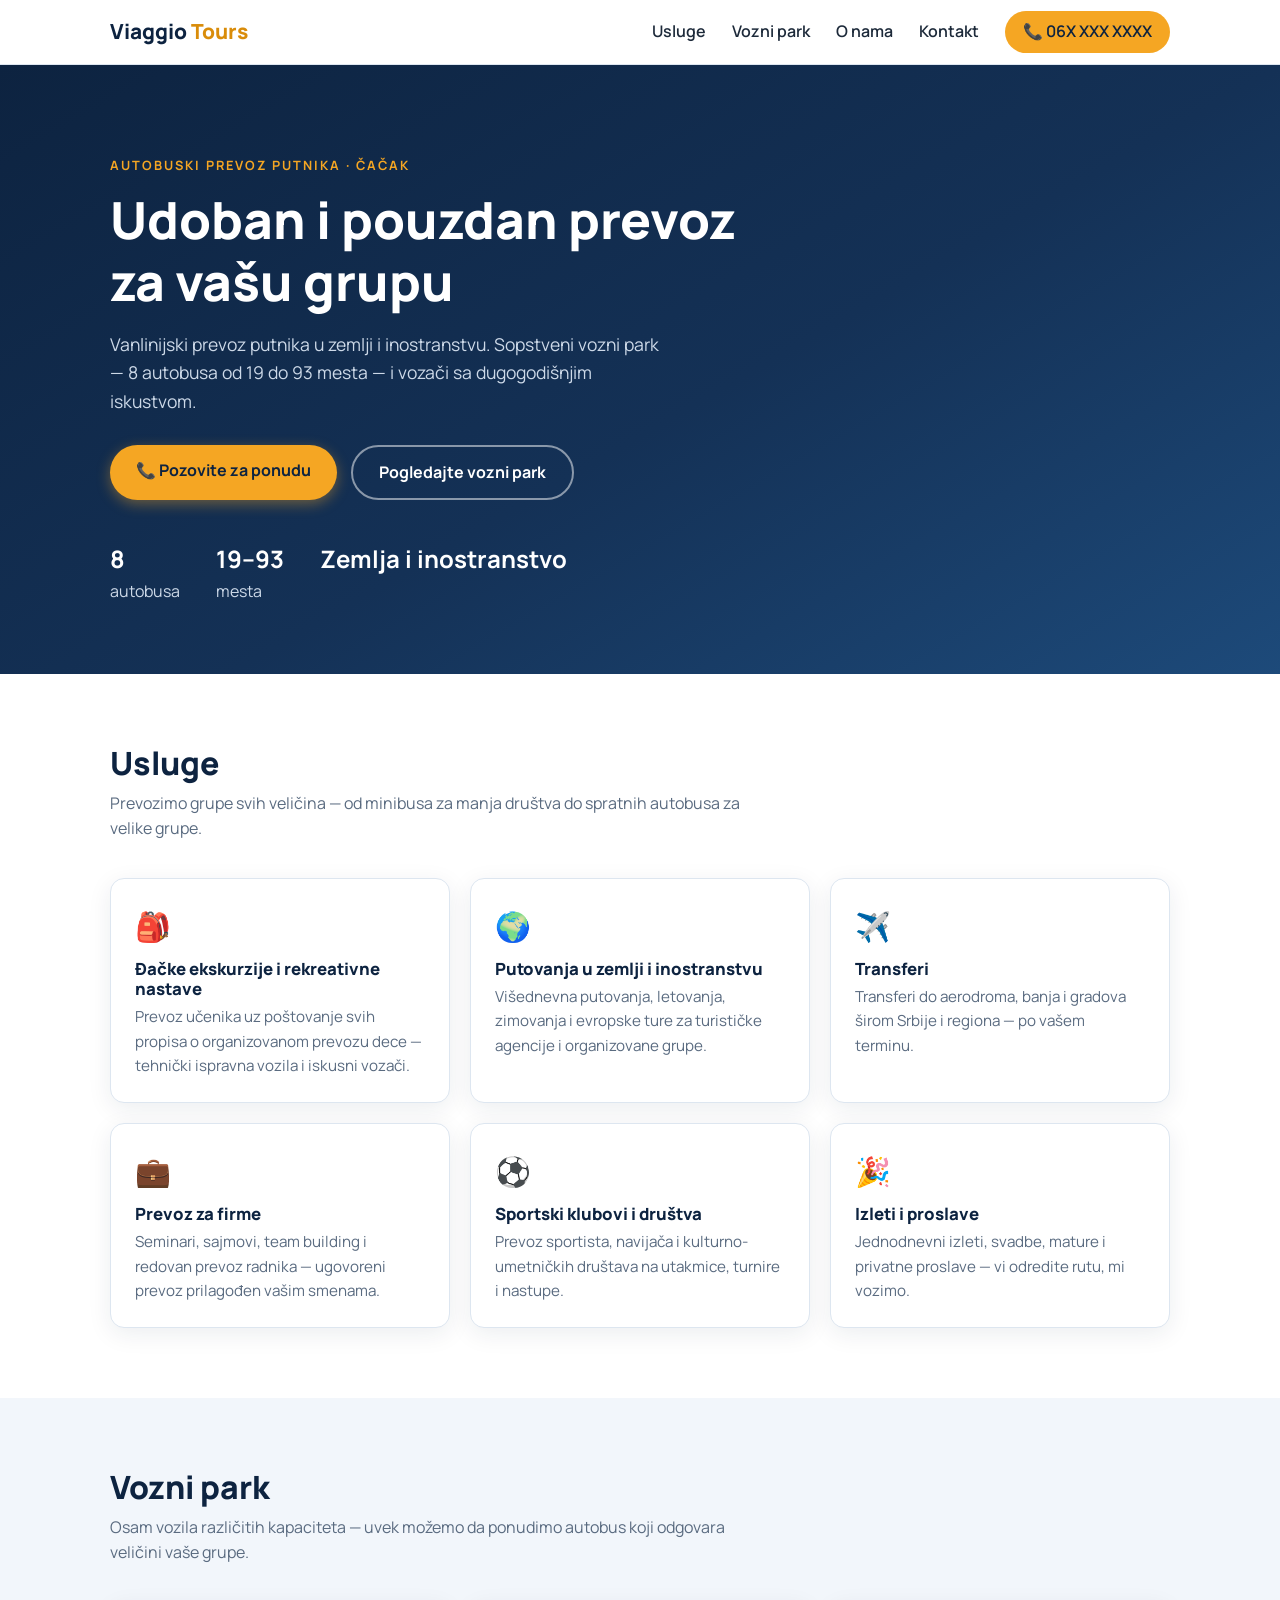
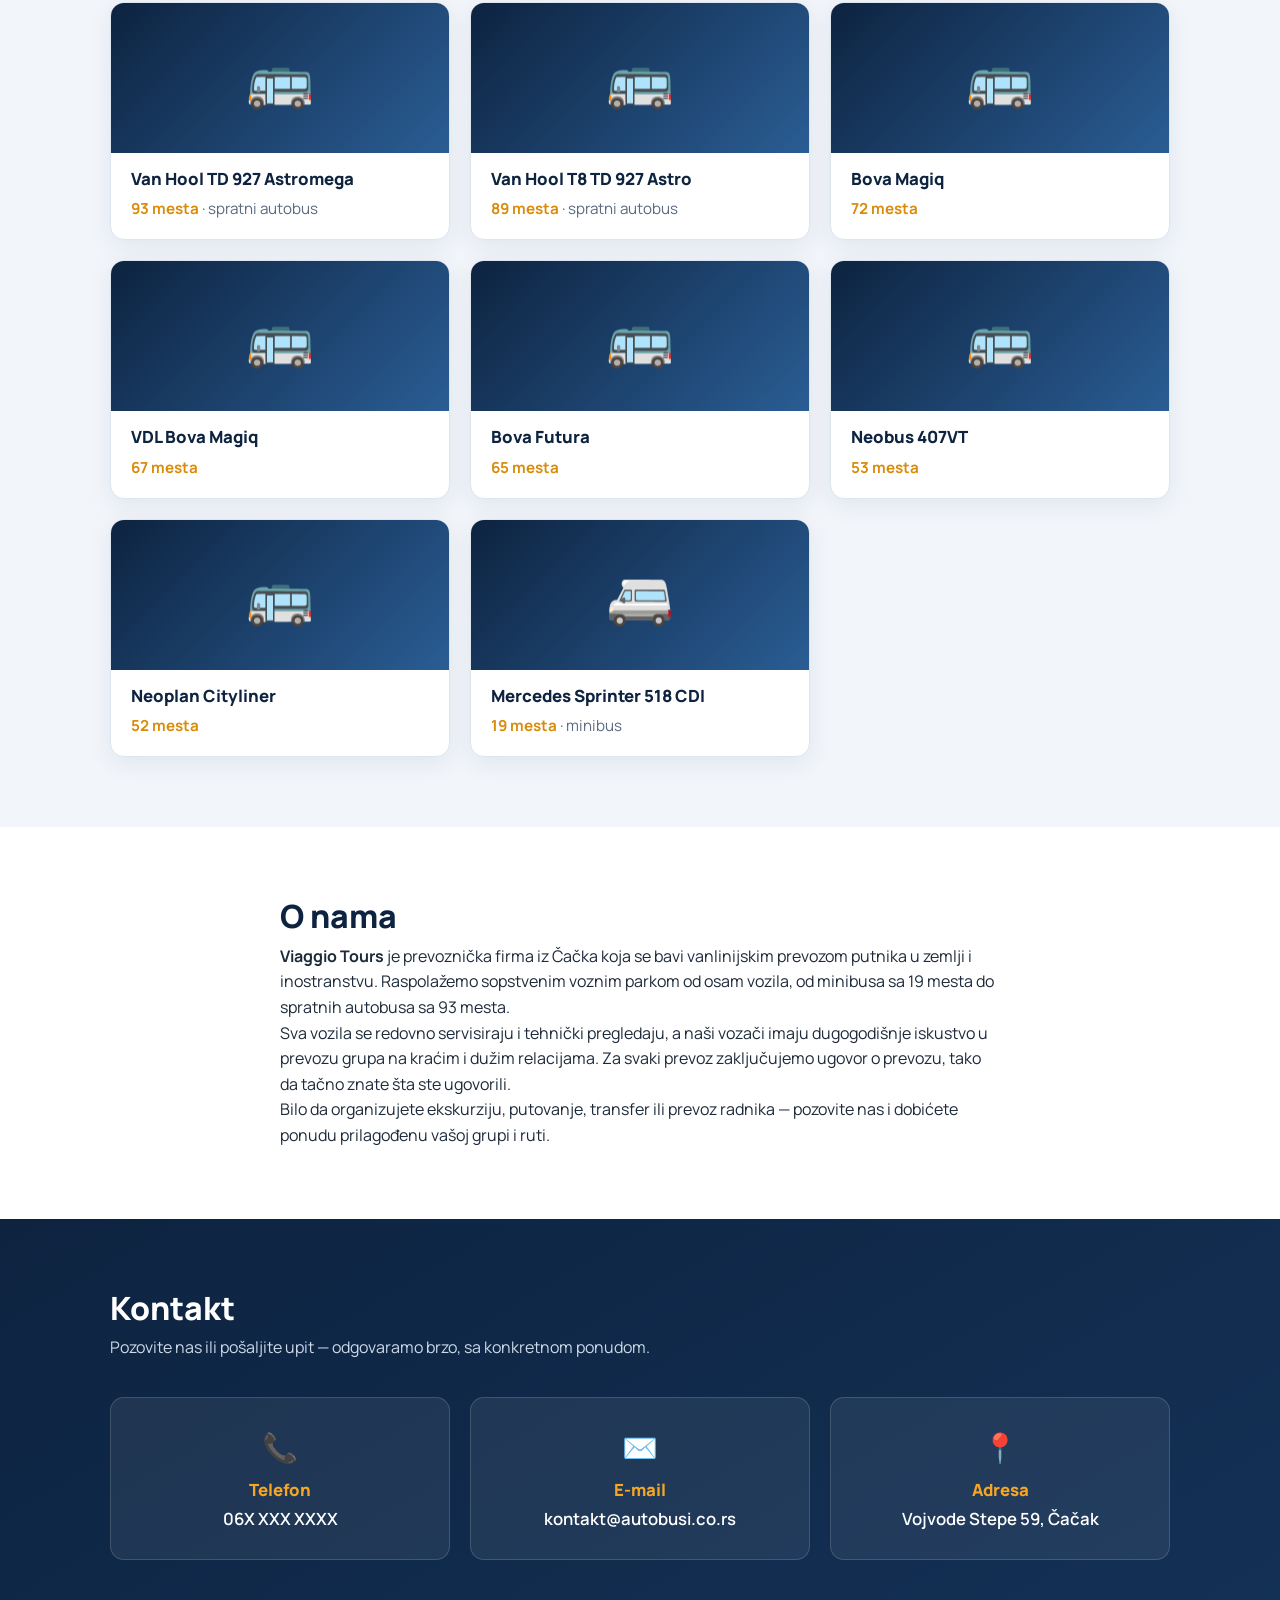
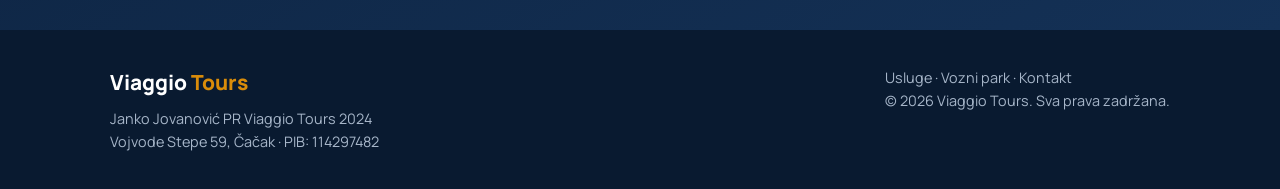
==== index.html @ 3733055f "Sajt za Viaggio Tours - katalog voznog parka, usluge, kontakt Co-Authored-By: Claude Fable 5 <norepl" ====
<!DOCTYPE html>
<html lang="sr">
<head>
  <meta charset="UTF-8">
  <meta name="viewport" content="width=device-width, initial-scale=1.0">
  <title>Viaggio Tours Čačak — Autobuski prevoz putnika | Iznajmljivanje autobusa</title>
  <meta name="description" content="Viaggio Tours Čačak — vanlinijski prevoz putnika u zemlji i inostranstvu. 8 autobusa od 19 do 93 mesta. Ekskurzije, transferi, izleti, prevoz za firme. Pozovite za ponudu.">
  <meta property="og:title" content="Viaggio Tours Čačak — Autobuski prevoz putnika">
  <meta property="og:description" content="Vanlinijski prevoz putnika u zemlji i inostranstvu. 8 autobusa od 19 do 93 mesta.">
  <meta property="og:type" content="website">
  <meta property="og:url" content="https://autobusi.co.rs/">
  <link rel="canonical" href="https://autobusi.co.rs/">
  <link rel="preconnect" href="https://fonts.googleapis.com">
  <link rel="preconnect" href="https://fonts.gstatic.com" crossorigin>
  <link href="https://fonts.googleapis.com/css2?family=Manrope:wght@400;600;700;800&display=swap" rel="stylesheet">
  <link rel="stylesheet" href="style.css">
  <link rel="icon" href="data:image/svg+xml,<svg xmlns='http://www.w3.org/2000/svg' viewBox='0 0 100 100'><text y='.9em' font-size='90'>🚌</text></svg>">
</head>
<body>

<header class="site-header">
  <nav class="container nav">
    <a href="#pocetna" class="logo">Viaggio <span>Tours</span></a>
    <button class="nav-toggle" aria-label="Meni" onclick="document.querySelector('.nav-links').classList.toggle('open')">☰</button>
    <ul class="nav-links">
      <li><a href="#usluge">Usluge</a></li>
      <li><a href="#vozni-park">Vozni park</a></li>
      <li><a href="#o-nama">O nama</a></li>
      <li><a href="#kontakt">Kontakt</a></li>
      <li><a href="#kontakt" class="btn btn-small js-tel-link">📞 <span class="js-phone">…</span></a></li>
    </ul>
  </nav>
</header>

<section class="hero" id="pocetna">
  <div class="container hero-inner">
    <p class="hero-kicker">Autobuski prevoz putnika · Čačak</p>
    <h1>Udoban i pouzdan prevoz<br>za vašu grupu</h1>
    <p class="hero-sub">Vanlinijski prevoz putnika u zemlji i inostranstvu.
    Sopstveni vozni park — 8 autobusa od 19 do 93 mesta — i vozači sa dugogodišnjim iskustvom.</p>
    <div class="hero-cta">
      <a href="#kontakt" class="btn btn-primary js-tel-link">📞 Pozovite za ponudu</a>
      <a href="#vozni-park" class="btn btn-ghost">Pogledajte vozni park</a>
    </div>
    <ul class="hero-stats">
      <li><strong>8</strong> autobusa</li>
      <li><strong>19–93</strong> mesta</li>
      <li><strong>Zemlja i inostranstvo</strong></li>
    </ul>
  </div>
</section>

<section class="section" id="usluge">
  <div class="container">
    <h2>Usluge</h2>
    <p class="section-sub">Prevozimo grupe svih veličina — od minibusa za manja društva do spratnih autobusa za velike grupe.</p>
    <div class="grid grid-3">
      <div class="card">
        <div class="card-icon">🎒</div>
        <h3>Đačke ekskurzije i rekreativne nastave</h3>
        <p>Prevoz učenika uz poštovanje svih propisa o organizovanom prevozu dece — tehnički ispravna vozila i iskusni vozači.</p>
      </div>
      <div class="card">
        <div class="card-icon">🌍</div>
        <h3>Putovanja u zemlji i inostranstvu</h3>
        <p>Višednevna putovanja, letovanja, zimovanja i evropske ture za turističke agencije i organizovane grupe.</p>
      </div>
      <div class="card">
        <div class="card-icon">✈️</div>
        <h3>Transferi</h3>
        <p>Transferi do aerodroma, banja i gradova širom Srbije i regiona — po vašem terminu.</p>
      </div>
      <div class="card">
        <div class="card-icon">💼</div>
        <h3>Prevoz za firme</h3>
        <p>Seminari, sajmovi, team building i redovan prevoz radnika — ugovoreni prevoz prilagođen vašim smenama.</p>
      </div>
      <div class="card">
        <div class="card-icon">⚽</div>
        <h3>Sportski klubovi i društva</h3>
        <p>Prevoz sportista, navijača i kulturno-umetničkih društava na utakmice, turnire i nastupe.</p>
      </div>
      <div class="card">
        <div class="card-icon">🎉</div>
        <h3>Izleti i proslave</h3>
        <p>Jednodnevni izleti, svadbe, mature i privatne proslave — vi odredite rutu, mi vozimo.</p>
      </div>
    </div>
  </div>
</section>

<section class="section section-alt" id="vozni-park">
  <div class="container">
    <h2>Vozni park</h2>
    <p class="section-sub">Osam vozila različitih kapaciteta — uvek možemo da ponudimo autobus koji odgovara veličini vaše grupe.</p>
    <div class="grid grid-3 fleet">
      <div class="card bus-card">
        <div class="bus-img" data-img="images/van-hool-astromega.jpg"><span>🚌</span></div>
        <h3>Van Hool TD 927 Astromega</h3>
        <p class="bus-meta"><strong>93 mesta</strong> · spratni autobus</p>
      </div>
      <div class="card bus-card">
        <div class="bus-img" data-img="images/van-hool-t8-astro.jpg"><span>🚌</span></div>
        <h3>Van Hool T8 TD 927 Astro</h3>
        <p class="bus-meta"><strong>89 mesta</strong> · spratni autobus</p>
      </div>
      <div class="card bus-card">
        <div class="bus-img" data-img="images/bova-magiq-72.jpg"><span>🚌</span></div>
        <h3>Bova Magiq</h3>
        <p class="bus-meta"><strong>72 mesta</strong></p>
      </div>
      <div class="card bus-card">
        <div class="bus-img" data-img="images/vdl-bova-magiq.jpg"><span>🚌</span></div>
        <h3>VDL Bova Magiq</h3>
        <p class="bus-meta"><strong>67 mesta</strong></p>
      </div>
      <div class="card bus-card">
        <div class="bus-img" data-img="images/bova-futura.jpg"><span>🚌</span></div>
        <h3>Bova Futura</h3>
        <p class="bus-meta"><strong>65 mesta</strong></p>
      </div>
      <div class="card bus-card">
        <div class="bus-img" data-img="images/neobus-407vt.jpg"><span>🚌</span></div>
        <h3>Neobus 407VT</h3>
        <p class="bus-meta"><strong>53 mesta</strong></p>
      </div>
      <div class="card bus-card">
        <div class="bus-img" data-img="images/neoplan-cityliner.jpg"><span>🚌</span></div>
        <h3>Neoplan Cityliner</h3>
        <p class="bus-meta"><strong>52 mesta</strong></p>
      </div>
      <div class="card bus-card">
        <div class="bus-img" data-img="images/mercedes-sprinter.jpg"><span>🚐</span></div>
        <h3>Mercedes Sprinter 518 CDI</h3>
        <p class="bus-meta"><strong>19 mesta</strong> · minibus</p>
      </div>
    </div>
  </div>
</section>

<section class="section" id="o-nama">
  <div class="container narrow">
    <h2>O nama</h2>
    <p><strong>Viaggio Tours</strong> je prevoznička firma iz Čačka koja se bavi vanlinijskim prevozom putnika
    u zemlji i inostranstvu. Raspolažemo sopstvenim voznim parkom od osam vozila,
    od minibusa sa 19 mesta do spratnih autobusa sa 93 mesta.</p>
    <p>Sva vozila se redovno servisiraju i tehnički pregledaju, a naši vozači imaju dugogodišnje
    iskustvo u prevozu grupa na kraćim i dužim relacijama. Za svaki prevoz zaključujemo
    ugovor o prevozu, tako da tačno znate šta ste ugovorili.</p>
    <p>Bilo da organizujete ekskurziju, putovanje, transfer ili prevoz radnika —
    pozovite nas i dobićete ponudu prilagođenu vašoj grupi i ruti.</p>
  </div>
</section>

<section class="section section-contact" id="kontakt">
  <div class="container">
    <h2>Kontakt</h2>
    <p class="section-sub">Pozovite nas ili pošaljite upit — odgovaramo brzo, sa konkretnom ponudom.</p>
    <div class="contact-grid">
      <a class="contact-card js-tel-link" href="#">
        <div class="card-icon">📞</div>
        <h3>Telefon</h3>
        <p class="js-phone">…</p>
      </a>
      <a class="contact-card js-mail-link" href="#">
        <div class="card-icon">✉️</div>
        <h3>E-mail</h3>
        <p class="js-email">…</p>
      </a>
      <div class="contact-card">
        <div class="card-icon">📍</div>
        <h3>Adresa</h3>
        <p>Vojvode Stepe 59, Čačak</p>
      </div>
    </div>
  </div>
</section>

<footer class="site-footer">
  <div class="container footer-inner">
    <div>
      <p class="logo">Viaggio <span>Tours</span></p>
      <p>Janko Jovanović PR Viaggio Tours 2024<br>
      Vojvode Stepe 59, Čačak · PIB: 114297482</p>
    </div>
    <div>
      <p><a href="#usluge">Usluge</a> · <a href="#vozni-park">Vozni park</a> · <a href="#kontakt">Kontakt</a></p>
      <p>© <span id="year"></span> Viaggio Tours. Sva prava zadržana.</p>
    </div>
  </div>
</footer>

<script src="script.js"></script>
</body>
</html>
---- style.css ----
:root {
  --navy: #0d2340;
  --navy-2: #143156;
  --amber: #f5a623;
  --amber-dark: #d98c0a;
  --ink: #1d2a3a;
  --muted: #5a6b80;
  --bg: #ffffff;
  --bg-alt: #f2f6fb;
  --line: #dde6f0;
  --radius: 14px;
  --shadow: 0 6px 24px rgba(13, 35, 64, 0.08);
}

* { margin: 0; padding: 0; box-sizing: border-box; }

html { scroll-behavior: smooth; }

body {
  font-family: 'Manrope', -apple-system, BlinkMacSystemFont, 'Segoe UI', sans-serif;
  color: var(--ink);
  background: var(--bg);
  line-height: 1.6;
}

.container { max-width: 1100px; margin: 0 auto; padding: 0 20px; }
.container.narrow { max-width: 760px; }

h1, h2, h3 { line-height: 1.2; font-weight: 800; }
h2 { font-size: 2rem; color: var(--navy); margin-bottom: 8px; }
h3 { font-size: 1.05rem; margin-bottom: 6px; color: var(--navy); }

a { color: inherit; text-decoration: none; }

/* Header */
.site-header {
  position: sticky; top: 0; z-index: 50;
  background: rgba(255, 255, 255, 0.95);
  backdrop-filter: blur(8px);
  border-bottom: 1px solid var(--line);
}
.nav { display: flex; align-items: center; justify-content: space-between; height: 64px; }
.logo { font-size: 1.3rem; font-weight: 800; color: var(--navy); }
.logo span { color: var(--amber-dark); }
.nav-links { display: flex; align-items: center; gap: 26px; list-style: none; }
.nav-links a { font-weight: 600; color: var(--ink); }
.nav-links a:hover { color: var(--amber-dark); }
.nav-toggle { display: none; background: none; border: none; font-size: 1.6rem; cursor: pointer; color: var(--navy); }

/* Buttons */
.btn {
  display: inline-block;
  padding: 13px 26px;
  border-radius: 999px;
  font-weight: 700;
  transition: transform 0.15s, box-shadow 0.15s;
}
.btn:hover { transform: translateY(-2px); }
.btn-primary { background: var(--amber); color: var(--navy); box-shadow: 0 4px 14px rgba(245, 166, 35, 0.4); }
.btn-ghost { border: 2px solid rgba(255, 255, 255, 0.5); color: #fff; }
.btn-small { background: var(--amber); color: var(--navy) !important; padding: 8px 18px; }

/* Hero */
.hero {
  background: linear-gradient(150deg, var(--navy) 0%, var(--navy-2) 55%, #1d4a7a 100%);
  color: #fff;
  padding: 90px 0 70px;
}
.hero-kicker {
  text-transform: uppercase; letter-spacing: 2px; font-size: 0.8rem;
  font-weight: 700; color: var(--amber); margin-bottom: 14px;
}
.hero h1 { font-size: clamp(2rem, 5vw, 3.2rem); margin-bottom: 18px; }
.hero-sub { font-size: 1.1rem; max-width: 560px; color: #cdd9e8; margin-bottom: 30px; }
.hero-cta { display: flex; gap: 14px; flex-wrap: wrap; margin-bottom: 40px; }
.hero-stats { display: flex; gap: 36px; list-style: none; flex-wrap: wrap; color: #cdd9e8; }
.hero-stats strong { display: block; font-size: 1.5rem; color: #fff; }

/* Sections */
.section { padding: 70px 0; }
.section-alt { background: var(--bg-alt); }
.section-sub { color: var(--muted); max-width: 640px; margin-bottom: 36px; }

.grid { display: grid; gap: 20px; }
.grid-3 { grid-template-columns: repeat(3, 1fr); }

.card {
  background: #fff;
  border: 1px solid var(--line);
  border-radius: var(--radius);
  padding: 24px;
  box-shadow: var(--shadow);
}
.card p { color: var(--muted); font-size: 0.95rem; }
.card-icon { font-size: 1.8rem; margin-bottom: 10px; }

/* Fleet */
.bus-card { padding: 0; overflow: hidden; }
.bus-card h3 { padding: 16px 20px 0; }
.bus-card .bus-meta { padding: 2px 20px 18px; }
.bus-meta strong { color: var(--amber-dark); }
.bus-img {
  height: 150px;
  background: linear-gradient(135deg, var(--navy) 0%, #2a5d94 100%);
  display: flex; align-items: center; justify-content: center;
  font-size: 3.4rem;
  background-size: cover; background-position: center;
}
.bus-img.has-photo span { display: none; }

/* Contact */
.section-contact { background: linear-gradient(150deg, var(--navy) 0%, var(--navy-2) 100%); color: #fff; }
.section-contact h2 { color: #fff; }
.section-contact .section-sub { color: #cdd9e8; }
.contact-grid { display: grid; grid-template-columns: repeat(3, 1fr); gap: 20px; }
.contact-card {
  background: rgba(255, 255, 255, 0.07);
  border: 1px solid rgba(255, 255, 255, 0.15);
  border-radius: var(--radius);
  padding: 26px;
  text-align: center;
  transition: background 0.15s;
}
a.contact-card:hover { background: rgba(255, 255, 255, 0.14); }
.contact-card h3 { color: var(--amber); }
.contact-card p { font-size: 1.05rem; font-weight: 600; }

/* Footer */
.site-footer { background: #091a30; color: #a7b6c9; padding: 36px 0; font-size: 0.9rem; }
.footer-inner { display: flex; justify-content: space-between; gap: 24px; flex-wrap: wrap; }
.site-footer .logo { color: #fff; margin-bottom: 8px; }
.site-footer a:hover { color: var(--amber); }

/* Mobile */
@media (max-width: 860px) {
  .grid-3, .contact-grid { grid-template-columns: 1fr 1fr; }
}
@media (max-width: 620px) {
  .grid-3, .contact-grid { grid-template-columns: 1fr; }
  .nav-toggle { display: block; }
  .nav-links {
    display: none;
    position: absolute; top: 64px; left: 0; right: 0;
    background: #fff; border-bottom: 1px solid var(--line);
    flex-direction: column; padding: 18px 20px; gap: 16px;
  }
  .nav-links.open { display: flex; }
  .hero { padding: 60px 0 50px; }
  .hero-stats { gap: 22px; }
}
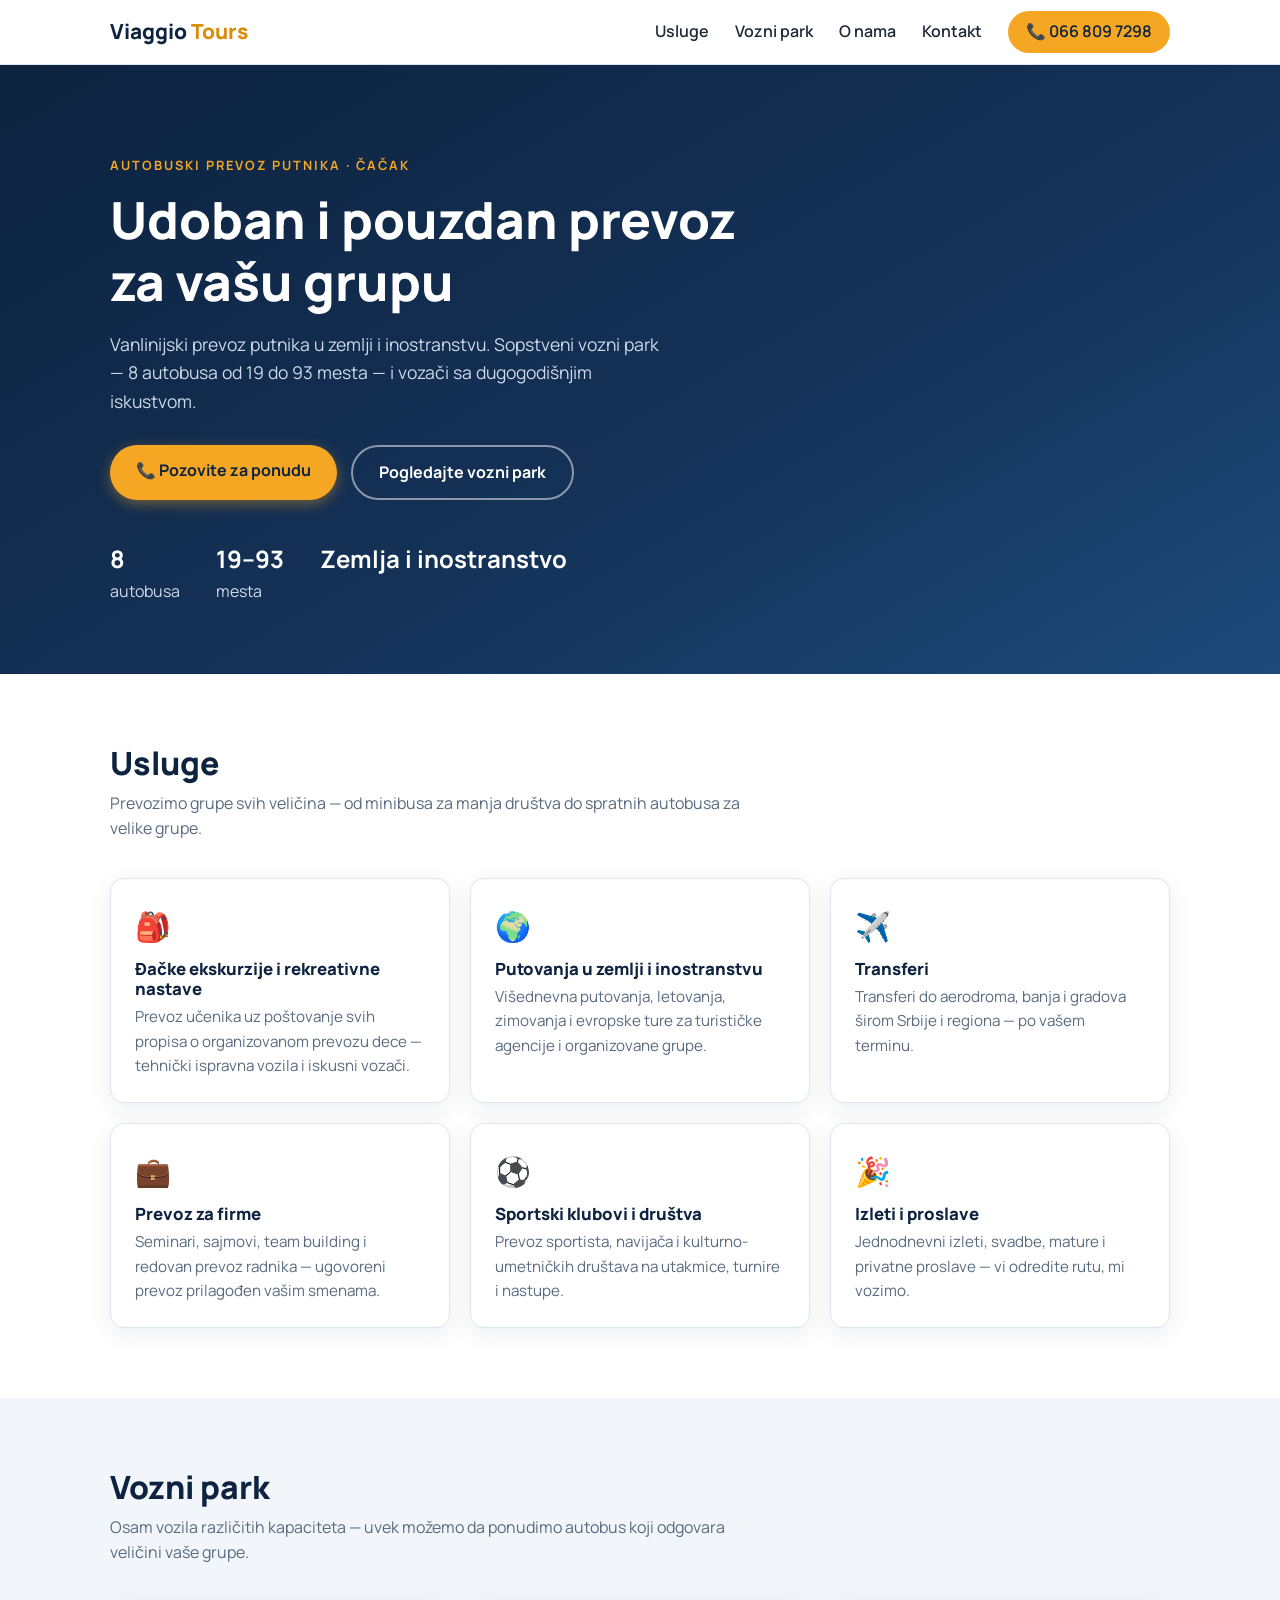
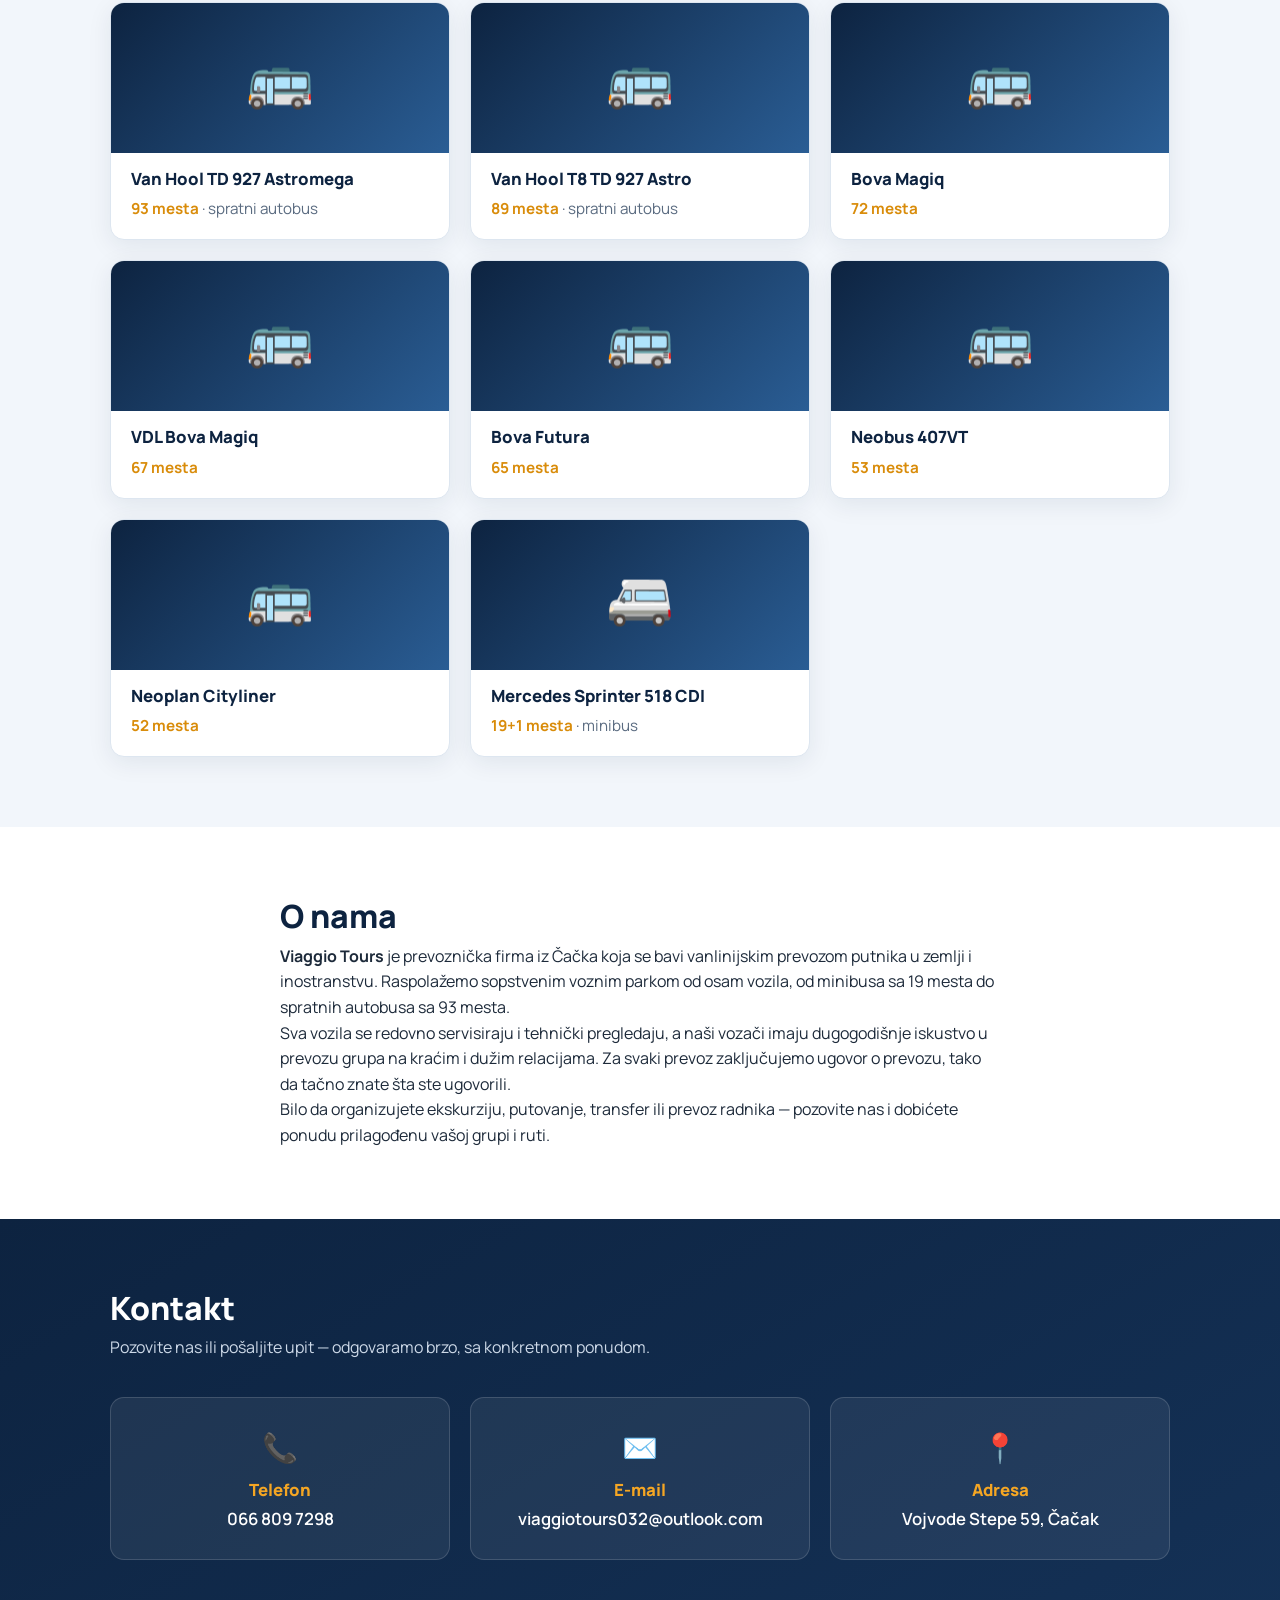
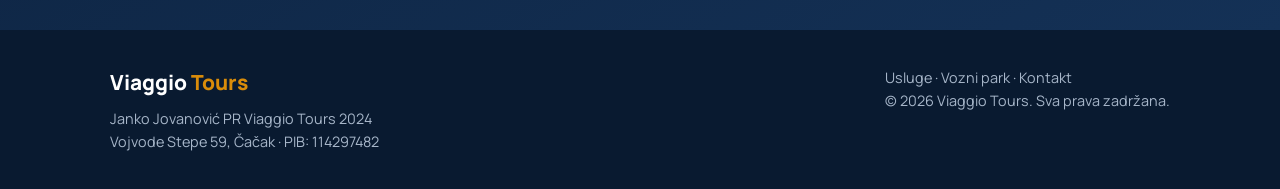
==== commit a22f00de: "Pravi kontakt podaci (tel/mejl) + Sprinter 19+1 Co-Authored-By: Claude Fable 5 <noreply@anthropic.co" ====
--- a/index.html
+++ b/index.html
@@ -132,7 +132,7 @@
       <div class="card bus-card">
         <div class="bus-img" data-img="images/mercedes-sprinter.jpg"><span>🚐</span></div>
         <h3>Mercedes Sprinter 518 CDI</h3>
-        <p class="bus-meta"><strong>19 mesta</strong> · minibus</p>
+        <p class="bus-meta"><strong>19+1 mesta</strong> · minibus</p>
       </div>
     </div>
   </div>
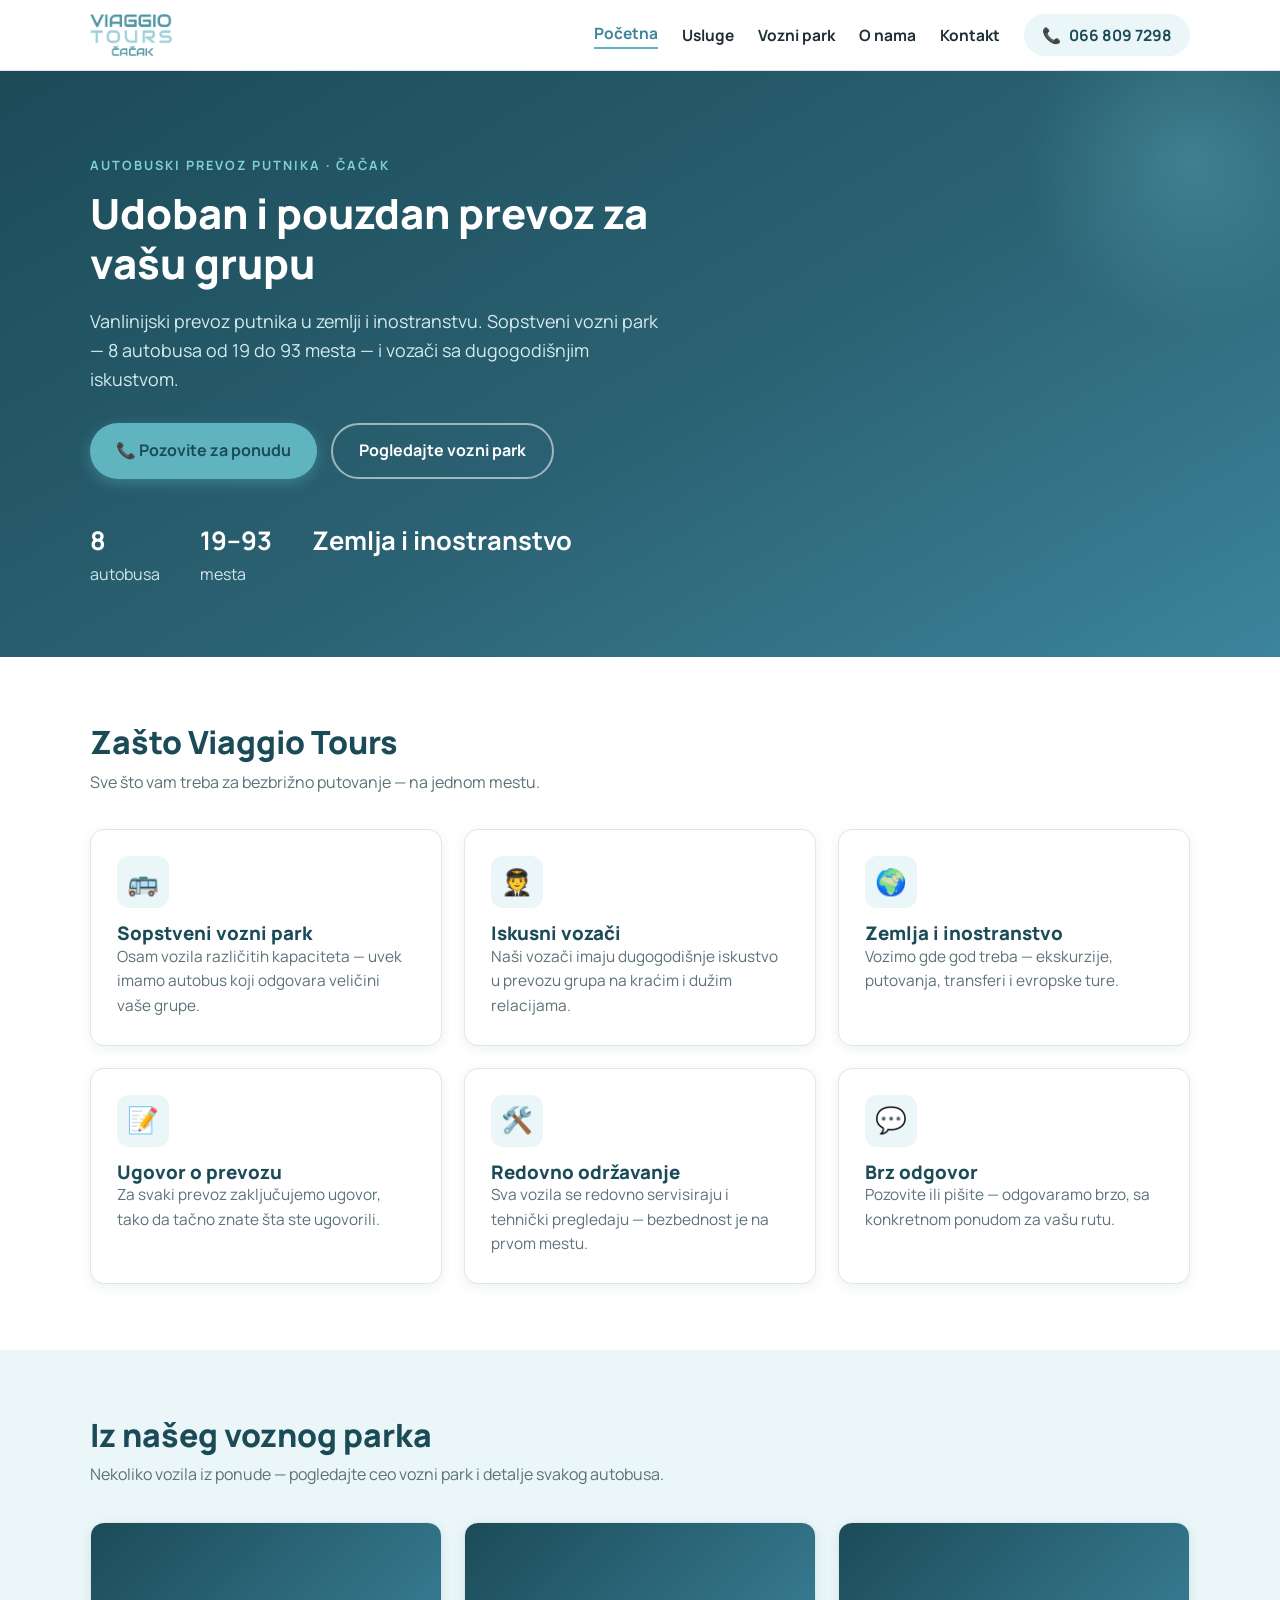
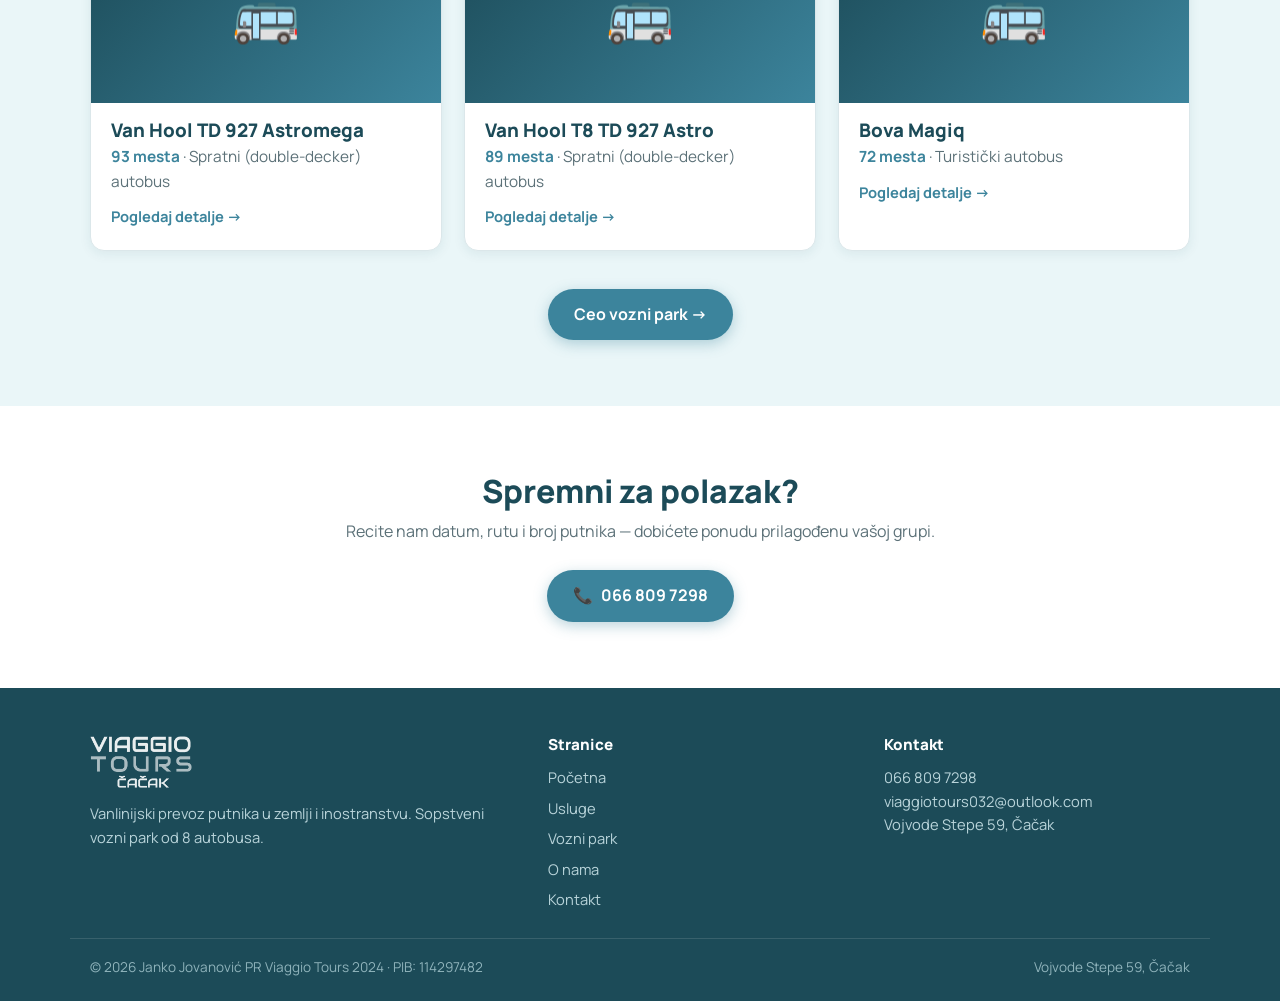
==== commit 8393b3c5: "Redizajn: logo + tirkizna tema, visestranicni sajt, stranice autobusa sa galerijom - Prava brend pal" ====
--- a/index.html
+++ b/index.html
@@ -14,182 +14,97 @@
   <link rel="preconnect" href="https://fonts.gstatic.com" crossorigin>
   <link href="https://fonts.googleapis.com/css2?family=Manrope:wght@400;600;700;800&display=swap" rel="stylesheet">
   <link rel="stylesheet" href="style.css">
-  <link rel="icon" href="data:image/svg+xml,<svg xmlns='http://www.w3.org/2000/svg' viewBox='0 0 100 100'><text y='.9em' font-size='90'>🚌</text></svg>">
+  <link rel="icon" href="images/logo.png">
 </head>
 <body>
 
-<header class="site-header">
-  <nav class="container nav">
-    <a href="#pocetna" class="logo">Viaggio <span>Tours</span></a>
-    <button class="nav-toggle" aria-label="Meni" onclick="document.querySelector('.nav-links').classList.toggle('open')">☰</button>
-    <ul class="nav-links">
-      <li><a href="#usluge">Usluge</a></li>
-      <li><a href="#vozni-park">Vozni park</a></li>
-      <li><a href="#o-nama">O nama</a></li>
-      <li><a href="#kontakt">Kontakt</a></li>
-      <li><a href="#kontakt" class="btn btn-small js-tel-link">📞 <span class="js-phone">…</span></a></li>
-    </ul>
-  </nav>
-</header>
+<div id="site-header"></div>
 
-<section class="hero" id="pocetna">
-  <div class="container hero-inner">
-    <p class="hero-kicker">Autobuski prevoz putnika · Čačak</p>
-    <h1>Udoban i pouzdan prevoz<br>za vašu grupu</h1>
-    <p class="hero-sub">Vanlinijski prevoz putnika u zemlji i inostranstvu.
-    Sopstveni vozni park — 8 autobusa od 19 do 93 mesta — i vozači sa dugogodišnjim iskustvom.</p>
-    <div class="hero-cta">
-      <a href="#kontakt" class="btn btn-primary js-tel-link">📞 Pozovite za ponudu</a>
-      <a href="#vozni-park" class="btn btn-ghost">Pogledajte vozni park</a>
+<main>
+  <section class="hero">
+    <div class="container hero-inner">
+      <p class="hero-kicker">Autobuski prevoz putnika · Čačak</p>
+      <h1>Udoban i pouzdan prevoz za vašu grupu</h1>
+      <p class="hero-sub">Vanlinijski prevoz putnika u zemlji i inostranstvu. Sopstveni vozni park —
+      8 autobusa od 19 do 93 mesta — i vozači sa dugogodišnjim iskustvom.</p>
+      <div class="hero-cta">
+        <a href="#" class="btn btn-accent js-tel-link">📞 Pozovite za ponudu</a>
+        <a href="vozni-park.html" class="btn btn-ghost">Pogledajte vozni park</a>
+      </div>
+      <ul class="hero-stats">
+        <li><strong>8</strong> autobusa</li>
+        <li><strong>19–93</strong> mesta</li>
+        <li><strong>Zemlja i inostranstvo</strong></li>
+      </ul>
     </div>
-    <ul class="hero-stats">
-      <li><strong>8</strong> autobusa</li>
-      <li><strong>19–93</strong> mesta</li>
-      <li><strong>Zemlja i inostranstvo</strong></li>
-    </ul>
-  </div>
-</section>
+  </section>
 
-<section class="section" id="usluge">
-  <div class="container">
-    <h2>Usluge</h2>
-    <p class="section-sub">Prevozimo grupe svih veličina — od minibusa za manja društva do spratnih autobusa za velike grupe.</p>
-    <div class="grid grid-3">
-      <div class="card">
-        <div class="card-icon">🎒</div>
-        <h3>Đačke ekskurzije i rekreativne nastave</h3>
-        <p>Prevoz učenika uz poštovanje svih propisa o organizovanom prevozu dece — tehnički ispravna vozila i iskusni vozači.</p>
+  <section class="section">
+    <div class="container">
+      <div class="section-head">
+        <h2>Zašto Viaggio Tours</h2>
+        <p class="section-sub">Sve što vam treba za bezbrižno putovanje — na jednom mestu.</p>
       </div>
-      <div class="card">
-        <div class="card-icon">🌍</div>
-        <h3>Putovanja u zemlji i inostranstvu</h3>
-        <p>Višednevna putovanja, letovanja, zimovanja i evropske ture za turističke agencije i organizovane grupe.</p>
-      </div>
-      <div class="card">
-        <div class="card-icon">✈️</div>
-        <h3>Transferi</h3>
-        <p>Transferi do aerodroma, banja i gradova širom Srbije i regiona — po vašem terminu.</p>
-      </div>
-      <div class="card">
-        <div class="card-icon">💼</div>
-        <h3>Prevoz za firme</h3>
-        <p>Seminari, sajmovi, team building i redovan prevoz radnika — ugovoreni prevoz prilagođen vašim smenama.</p>
-      </div>
-      <div class="card">
-        <div class="card-icon">⚽</div>
-        <h3>Sportski klubovi i društva</h3>
-        <p>Prevoz sportista, navijača i kulturno-umetničkih društava na utakmice, turnire i nastupe.</p>
-      </div>
-      <div class="card">
-        <div class="card-icon">🎉</div>
-        <h3>Izleti i proslave</h3>
-        <p>Jednodnevni izleti, svadbe, mature i privatne proslave — vi odredite rutu, mi vozimo.</p>
+      <div class="grid grid-3">
+        <div class="card">
+          <div class="card-icon">🚌</div>
+          <h3>Sopstveni vozni park</h3>
+          <p>Osam vozila različitih kapaciteta — uvek imamo autobus koji odgovara veličini vaše grupe.</p>
+        </div>
+        <div class="card">
+          <div class="card-icon">🧑‍✈️</div>
+          <h3>Iskusni vozači</h3>
+          <p>Naši vozači imaju dugogodišnje iskustvo u prevozu grupa na kraćim i dužim relacijama.</p>
+        </div>
+        <div class="card">
+          <div class="card-icon">🌍</div>
+          <h3>Zemlja i inostranstvo</h3>
+          <p>Vozimo gde god treba — ekskurzije, putovanja, transferi i evropske ture.</p>
+        </div>
+        <div class="card">
+          <div class="card-icon">📝</div>
+          <h3>Ugovor o prevozu</h3>
+          <p>Za svaki prevoz zaključujemo ugovor, tako da tačno znate šta ste ugovorili.</p>
+        </div>
+        <div class="card">
+          <div class="card-icon">🛠️</div>
+          <h3>Redovno održavanje</h3>
+          <p>Sva vozila se redovno servisiraju i tehnički pregledaju — bezbednost je na prvom mestu.</p>
+        </div>
+        <div class="card">
+          <div class="card-icon">💬</div>
+          <h3>Brz odgovor</h3>
+          <p>Pozovite ili pišite — odgovaramo brzo, sa konkretnom ponudom za vašu rutu.</p>
+        </div>
       </div>
     </div>
-  </div>
-</section>
+  </section>
 
-<section class="section section-alt" id="vozni-park">
-  <div class="container">
-    <h2>Vozni park</h2>
-    <p class="section-sub">Osam vozila različitih kapaciteta — uvek možemo da ponudimo autobus koji odgovara veličini vaše grupe.</p>
-    <div class="grid grid-3 fleet">
-      <div class="card bus-card">
-        <div class="bus-img" data-img="images/van-hool-astromega.jpg"><span>🚌</span></div>
-        <h3>Van Hool TD 927 Astromega</h3>
-        <p class="bus-meta"><strong>93 mesta</strong> · spratni autobus</p>
+  <section class="section section-alt">
+    <div class="container">
+      <div class="section-head">
+        <h2>Iz našeg voznog parka</h2>
+        <p class="section-sub">Nekoliko vozila iz ponude — pogledajte ceo vozni park i detalje svakog autobusa.</p>
       </div>
-      <div class="card bus-card">
-        <div class="bus-img" data-img="images/van-hool-t8-astro.jpg"><span>🚌</span></div>
-        <h3>Van Hool T8 TD 927 Astro</h3>
-        <p class="bus-meta"><strong>89 mesta</strong> · spratni autobus</p>
-      </div>
-      <div class="card bus-card">
-        <div class="bus-img" data-img="images/bova-magiq-72.jpg"><span>🚌</span></div>
-        <h3>Bova Magiq</h3>
-        <p class="bus-meta"><strong>72 mesta</strong></p>
-      </div>
-      <div class="card bus-card">
-        <div class="bus-img" data-img="images/vdl-bova-magiq.jpg"><span>🚌</span></div>
-        <h3>VDL Bova Magiq</h3>
-        <p class="bus-meta"><strong>67 mesta</strong></p>
-      </div>
-      <div class="card bus-card">
-        <div class="bus-img" data-img="images/bova-futura.jpg"><span>🚌</span></div>
-        <h3>Bova Futura</h3>
-        <p class="bus-meta"><strong>65 mesta</strong></p>
-      </div>
-      <div class="card bus-card">
-        <div class="bus-img" data-img="images/neobus-407vt.jpg"><span>🚌</span></div>
-        <h3>Neobus 407VT</h3>
-        <p class="bus-meta"><strong>53 mesta</strong></p>
-      </div>
-      <div class="card bus-card">
-        <div class="bus-img" data-img="images/neoplan-cityliner.jpg"><span>🚌</span></div>
-        <h3>Neoplan Cityliner</h3>
-        <p class="bus-meta"><strong>52 mesta</strong></p>
-      </div>
-      <div class="card bus-card">
-        <div class="bus-img" data-img="images/mercedes-sprinter.jpg"><span>🚐</span></div>
-        <h3>Mercedes Sprinter 518 CDI</h3>
-        <p class="bus-meta"><strong>19+1 mesta</strong> · minibus</p>
+      <div class="grid grid-3" data-fleet-featured></div>
+      <div class="section-cta">
+        <a href="vozni-park.html" class="btn btn-primary">Ceo vozni park →</a>
       </div>
     </div>
-  </div>
-</section>
+  </section>
 
-<section class="section" id="o-nama">
-  <div class="container narrow">
-    <h2>O nama</h2>
-    <p><strong>Viaggio Tours</strong> je prevoznička firma iz Čačka koja se bavi vanlinijskim prevozom putnika
-    u zemlji i inostranstvu. Raspolažemo sopstvenim voznim parkom od osam vozila,
-    od minibusa sa 19 mesta do spratnih autobusa sa 93 mesta.</p>
-    <p>Sva vozila se redovno servisiraju i tehnički pregledaju, a naši vozači imaju dugogodišnje
-    iskustvo u prevozu grupa na kraćim i dužim relacijama. Za svaki prevoz zaključujemo
-    ugovor o prevozu, tako da tačno znate šta ste ugovorili.</p>
-    <p>Bilo da organizujete ekskurziju, putovanje, transfer ili prevoz radnika —
-    pozovite nas i dobićete ponudu prilagođenu vašoj grupi i ruti.</p>
-  </div>
-</section>
+  <section class="section">
+    <div class="container narrow center">
+      <h2>Spremni za polazak?</h2>
+      <p class="section-sub" style="margin-bottom:26px">Recite nam datum, rutu i broj putnika — dobićete ponudu prilagođenu vašoj grupi.</p>
+      <a href="#" class="btn btn-primary js-tel-link">📞 <span class="js-phone"></span></a>
+    </div>
+  </section>
+</main>
 
-<section class="section section-contact" id="kontakt">
-  <div class="container">
-    <h2>Kontakt</h2>
-    <p class="section-sub">Pozovite nas ili pošaljite upit — odgovaramo brzo, sa konkretnom ponudom.</p>
-    <div class="contact-grid">
-      <a class="contact-card js-tel-link" href="#">
-        <div class="card-icon">📞</div>
-        <h3>Telefon</h3>
-        <p class="js-phone">…</p>
-      </a>
-      <a class="contact-card js-mail-link" href="#">
-        <div class="card-icon">✉️</div>
-        <h3>E-mail</h3>
-        <p class="js-email">…</p>
-      </a>
-      <div class="contact-card">
-        <div class="card-icon">📍</div>
-        <h3>Adresa</h3>
-        <p>Vojvode Stepe 59, Čačak</p>
-      </div>
-    </div>
-  </div>
-</section>
+<div id="site-footer"></div>
 
-<footer class="site-footer">
-  <div class="container footer-inner">
-    <div>
-      <p class="logo">Viaggio <span>Tours</span></p>
-      <p>Janko Jovanović PR Viaggio Tours 2024<br>
-      Vojvode Stepe 59, Čačak · PIB: 114297482</p>
-    </div>
-    <div>
-      <p><a href="#usluge">Usluge</a> · <a href="#vozni-park">Vozni park</a> · <a href="#kontakt">Kontakt</a></p>
-      <p>© <span id="year"></span> Viaggio Tours. Sva prava zadržana.</p>
-    </div>
-  </div>
-</footer>
-
-<script src="script.js"></script>
+<script src="podaci.js"></script>
+<script src="sajt.js"></script>
 </body>
 </html>
--- a/style.css
+++ b/style.css
@@ -1,150 +1,192 @@
 :root {
-  --navy: #0d2340;
-  --navy-2: #143156;
-  --amber: #f5a623;
-  --amber-dark: #d98c0a;
-  --ink: #1d2a3a;
-  --muted: #5a6b80;
+  --teal: #3C849C;          /* VIAGGIO - primarna */
+  --teal-dark: #2b6273;
+  --teal-deep: #1c4b58;     /* tamne podloge (hero/footer) */
+  --aqua: #60B4C0;          /* TOURS - akcenat */
+  --aqua-bright: #7fd0da;
+  --aqua-tint: #eaf6f8;     /* svetla pozadina sekcija */
+  --ink: #1e2f34;
+  --muted: #5c7178;
   --bg: #ffffff;
-  --bg-alt: #f2f6fb;
-  --line: #dde6f0;
+  --line: #dbe7ea;
   --radius: 14px;
-  --shadow: 0 6px 24px rgba(13, 35, 64, 0.08);
+  --shadow: 0 8px 28px rgba(28, 75, 88, 0.10);
+  --shadow-sm: 0 3px 12px rgba(28, 75, 88, 0.08);
 }
 
 * { margin: 0; padding: 0; box-sizing: border-box; }
-
 html { scroll-behavior: smooth; }
-
 body {
   font-family: 'Manrope', -apple-system, BlinkMacSystemFont, 'Segoe UI', sans-serif;
-  color: var(--ink);
-  background: var(--bg);
-  line-height: 1.6;
+  color: var(--ink); background: var(--bg); line-height: 1.6;
 }
+.container { max-width: 1140px; margin: 0 auto; padding: 0 20px; }
+.container.narrow { max-width: 760px; }
+h1, h2, h3, h4 { line-height: 1.2; font-weight: 800; color: var(--teal-deep); }
+h1 { font-size: clamp(1.8rem, 4vw, 2.6rem); }
+h2 { font-size: clamp(1.6rem, 3vw, 2rem); margin-bottom: 8px; }
+a { color: inherit; text-decoration: none; }
+img { max-width: 100%; display: block; }
 
-.container { max-width: 1100px; margin: 0 auto; padding: 0 20px; }
-.container.narrow { max-width: 760px; }
-
-h1, h2, h3 { line-height: 1.2; font-weight: 800; }
-h2 { font-size: 2rem; color: var(--navy); margin-bottom: 8px; }
-h3 { font-size: 1.05rem; margin-bottom: 6px; color: var(--navy); }
-
-a { color: inherit; text-decoration: none; }
-
-/* Header */
+/* ---------- Header ---------- */
 .site-header {
   position: sticky; top: 0; z-index: 50;
-  background: rgba(255, 255, 255, 0.95);
+  background: rgba(255, 255, 255, 0.96);
   backdrop-filter: blur(8px);
   border-bottom: 1px solid var(--line);
 }
-.nav { display: flex; align-items: center; justify-content: space-between; height: 64px; }
-.logo { font-size: 1.3rem; font-weight: 800; color: var(--navy); }
-.logo span { color: var(--amber-dark); }
-.nav-links { display: flex; align-items: center; gap: 26px; list-style: none; }
-.nav-links a { font-weight: 600; color: var(--ink); }
-.nav-links a:hover { color: var(--amber-dark); }
-.nav-toggle { display: none; background: none; border: none; font-size: 1.6rem; cursor: pointer; color: var(--navy); }
+.nav { display: flex; align-items: center; justify-content: space-between; height: 70px; gap: 16px; }
+.brand img { height: 42px; width: auto; }
+.nav-links { display: flex; align-items: center; gap: 24px; }
+.nav-links a { font-weight: 700; color: var(--ink); font-size: 0.97rem; }
+.nav-links a:hover { color: var(--teal); }
+.nav-links a.active { color: var(--teal); border-bottom: 2px solid var(--aqua); padding-bottom: 2px; }
+.nav-toggle { display: none; background: none; border: none; font-size: 1.6rem; cursor: pointer; color: var(--teal-deep); }
 
-/* Buttons */
+/* ---------- Buttons ---------- */
 .btn {
-  display: inline-block;
-  padding: 13px 26px;
-  border-radius: 999px;
-  font-weight: 700;
-  transition: transform 0.15s, box-shadow 0.15s;
+  display: inline-flex; align-items: center; gap: 8px;
+  padding: 13px 26px; border-radius: 999px; font-weight: 700;
+  transition: transform 0.15s, box-shadow 0.15s, background 0.15s; cursor: pointer;
 }
 .btn:hover { transform: translateY(-2px); }
-.btn-primary { background: var(--amber); color: var(--navy); box-shadow: 0 4px 14px rgba(245, 166, 35, 0.4); }
-.btn-ghost { border: 2px solid rgba(255, 255, 255, 0.5); color: #fff; }
-.btn-small { background: var(--amber); color: var(--navy) !important; padding: 8px 18px; }
+.btn-primary { background: var(--teal); color: #fff; box-shadow: 0 4px 14px rgba(60, 132, 156, 0.35); }
+.btn-primary:hover { background: var(--teal-dark); }
+.btn-accent { background: var(--aqua); color: var(--teal-deep); box-shadow: 0 4px 14px rgba(96, 180, 192, 0.4); }
+.btn-accent:hover { background: var(--aqua-bright); }
+.btn-ghost { border: 2px solid rgba(255, 255, 255, 0.55); color: #fff; }
+.btn-ghost:hover { background: rgba(255, 255, 255, 0.12); }
+.btn-ghost-dark { border: 2px solid var(--line); color: var(--teal-deep); }
+.btn-ghost-dark:hover { background: var(--aqua-tint); }
+.btn-phone { background: var(--aqua-tint); color: var(--teal-deep) !important; padding: 9px 18px; }
+.btn-phone:hover { background: var(--aqua); }
+.nav-toggle { order: 3; }
 
-/* Hero */
+/* ---------- Hero ---------- */
 .hero {
-  background: linear-gradient(150deg, var(--navy) 0%, var(--navy-2) 55%, #1d4a7a 100%);
-  color: #fff;
-  padding: 90px 0 70px;
+  background: linear-gradient(150deg, var(--teal-deep) 0%, var(--teal-dark) 55%, var(--teal) 100%);
+  color: #fff; padding: 84px 0 70px; position: relative; overflow: hidden;
 }
-.hero-kicker {
-  text-transform: uppercase; letter-spacing: 2px; font-size: 0.8rem;
-  font-weight: 700; color: var(--amber); margin-bottom: 14px;
+.hero::after {
+  content: ""; position: absolute; right: -80px; top: -80px; width: 340px; height: 340px;
+  background: radial-gradient(circle, rgba(96,180,192,0.35), transparent 70%);
 }
-.hero h1 { font-size: clamp(2rem, 5vw, 3.2rem); margin-bottom: 18px; }
-.hero-sub { font-size: 1.1rem; max-width: 560px; color: #cdd9e8; margin-bottom: 30px; }
-.hero-cta { display: flex; gap: 14px; flex-wrap: wrap; margin-bottom: 40px; }
-.hero-stats { display: flex; gap: 36px; list-style: none; flex-wrap: wrap; color: #cdd9e8; }
-.hero-stats strong { display: block; font-size: 1.5rem; color: #fff; }
+.hero-inner { position: relative; z-index: 1; }
+.hero-kicker { text-transform: uppercase; letter-spacing: 2px; font-size: 0.8rem; font-weight: 700; color: var(--aqua-bright); margin-bottom: 14px; }
+.hero h1 { color: #fff; margin-bottom: 18px; max-width: 660px; }
+.hero-sub { font-size: 1.12rem; max-width: 580px; color: #d6ebef; margin-bottom: 30px; }
+.hero-cta { display: flex; gap: 14px; flex-wrap: wrap; margin-bottom: 42px; }
+.hero-stats { display: flex; gap: 40px; list-style: none; flex-wrap: wrap; color: #cfe6ea; }
+.hero-stats strong { display: block; font-size: 1.6rem; color: #fff; }
 
-/* Sections */
-.section { padding: 70px 0; }
-.section-alt { background: var(--bg-alt); }
-.section-sub { color: var(--muted); max-width: 640px; margin-bottom: 36px; }
+/* ---------- Sections ---------- */
+.section { padding: 66px 0; }
+.section-alt { background: var(--aqua-tint); }
+.section-head { max-width: 640px; margin-bottom: 34px; }
+.section-sub { color: var(--muted); }
+.center { text-align: center; margin-left: auto; margin-right: auto; }
+.section-cta { text-align: center; margin-top: 38px; }
 
-.grid { display: grid; gap: 20px; }
+.grid { display: grid; gap: 22px; }
 .grid-3 { grid-template-columns: repeat(3, 1fr); }
 
-.card {
-  background: #fff;
-  border: 1px solid var(--line);
-  border-radius: var(--radius);
-  padding: 24px;
-  box-shadow: var(--shadow);
+.card { background: #fff; border: 1px solid var(--line); border-radius: var(--radius); padding: 26px; box-shadow: var(--shadow-sm); }
+.card p { color: var(--muted); font-size: 0.96rem; }
+.card-icon {
+  width: 52px; height: 52px; border-radius: 12px; display: flex; align-items: center; justify-content: center;
+  font-size: 1.6rem; background: var(--aqua-tint); margin-bottom: 14px;
 }
-.card p { color: var(--muted); font-size: 0.95rem; }
-.card-icon { font-size: 1.8rem; margin-bottom: 10px; }
 
-/* Fleet */
-.bus-card { padding: 0; overflow: hidden; }
-.bus-card h3 { padding: 16px 20px 0; }
-.bus-card .bus-meta { padding: 2px 20px 18px; }
-.bus-meta strong { color: var(--amber-dark); }
+/* ---------- Fleet cards ---------- */
+.bus-card { padding: 0; overflow: hidden; display: block; transition: transform 0.15s, box-shadow 0.15s; }
+.bus-card:hover { transform: translateY(-4px); box-shadow: var(--shadow); }
+.bus-card-body { padding: 16px 20px 20px; }
 .bus-img {
-  height: 150px;
-  background: linear-gradient(135deg, var(--navy) 0%, #2a5d94 100%);
-  display: flex; align-items: center; justify-content: center;
-  font-size: 3.4rem;
+  height: 180px; background: linear-gradient(135deg, var(--teal-deep), var(--teal));
+  display: flex; align-items: center; justify-content: center; font-size: 3.4rem;
   background-size: cover; background-position: center;
 }
 .bus-img.has-photo span { display: none; }
+.bus-meta { margin: 4px 0 10px; }
+.bus-meta strong { color: var(--teal); }
+.bus-more { font-weight: 700; color: var(--teal); font-size: 0.92rem; }
 
-/* Contact */
-.section-contact { background: linear-gradient(150deg, var(--navy) 0%, var(--navy-2) 100%); color: #fff; }
-.section-contact h2 { color: #fff; }
-.section-contact .section-sub { color: #cdd9e8; }
-.contact-grid { display: grid; grid-template-columns: repeat(3, 1fr); gap: 20px; }
-.contact-card {
-  background: rgba(255, 255, 255, 0.07);
-  border: 1px solid rgba(255, 255, 255, 0.15);
-  border-radius: var(--radius);
-  padding: 26px;
-  text-align: center;
-  transition: background 0.15s;
+/* ---------- Bus detail ---------- */
+.crumbs { color: var(--muted); font-size: 0.9rem; padding: 26px 0 18px; }
+.crumbs a { color: var(--teal); font-weight: 600; }
+.detalj-grid { display: grid; grid-template-columns: 1.1fr 1fr; gap: 40px; padding-bottom: 60px; align-items: start; }
+.galerija-glavna {
+  height: 360px; border-radius: var(--radius); background: linear-gradient(135deg, var(--teal-deep), var(--teal));
+  display: flex; align-items: center; justify-content: center; font-size: 5rem;
+  background-size: cover; background-position: center;
 }
-a.contact-card:hover { background: rgba(255, 255, 255, 0.14); }
-.contact-card h3 { color: var(--amber); }
-.contact-card p { font-size: 1.05rem; font-weight: 600; }
+.galerija-glavna.has-photo .gal-ikonica { display: none; }
+.galerija-thumbs { display: flex; gap: 10px; margin-top: 12px; flex-wrap: wrap; }
+.thumb {
+  width: 84px; height: 62px; border-radius: 9px; background-size: cover; background-position: center;
+  cursor: pointer; border: 2px solid transparent; opacity: 0.75; transition: opacity 0.15s;
+}
+.thumb:hover, .thumb.sel { opacity: 1; border-color: var(--aqua); }
+.galerija-napomena { color: var(--muted); font-size: 0.85rem; margin-top: 12px; font-style: italic; }
+.detalj-tip { text-transform: uppercase; letter-spacing: 1.5px; font-size: 0.78rem; font-weight: 700; color: var(--aqua); margin-bottom: 6px; }
+.detalj-info h1 { margin-bottom: 18px; }
+.detalj-spec { display: flex; gap: 14px; flex-wrap: wrap; margin-bottom: 22px; }
+.spec { background: var(--aqua-tint); border-radius: 12px; padding: 12px 18px; min-width: 96px; }
+.spec span { display: block; font-size: 0.78rem; color: var(--muted); text-transform: uppercase; letter-spacing: 0.5px; }
+.spec strong { font-size: 1.25rem; color: var(--teal-deep); }
+.detalj-opis { color: #40555b; margin-bottom: 22px; }
+.detalj-info h3 { font-size: 1.05rem; margin-bottom: 10px; }
+.oprema { list-style: none; display: grid; grid-template-columns: 1fr 1fr; gap: 8px 18px; margin-bottom: 28px; }
+.oprema li { position: relative; padding-left: 26px; color: #40555b; font-size: 0.95rem; }
+.oprema li::before { content: "✓"; position: absolute; left: 0; color: var(--teal); font-weight: 800; }
+.detalj-cta { display: flex; gap: 12px; flex-wrap: wrap; }
 
-/* Footer */
-.site-footer { background: #091a30; color: #a7b6c9; padding: 36px 0; font-size: 0.9rem; }
-.footer-inner { display: flex; justify-content: space-between; gap: 24px; flex-wrap: wrap; }
-.site-footer .logo { color: #fff; margin-bottom: 8px; }
-.site-footer a:hover { color: var(--amber); }
+/* ---------- Page header (subpages) ---------- */
+.page-hero { background: linear-gradient(150deg, var(--teal-deep), var(--teal)); color: #fff; padding: 54px 0; }
+.page-hero h1 { color: #fff; margin-bottom: 8px; }
+.page-hero p { color: #d6ebef; max-width: 620px; }
 
-/* Mobile */
-@media (max-width: 860px) {
+/* ---------- Contact ---------- */
+.contact-grid { display: grid; grid-template-columns: repeat(3, 1fr); gap: 22px; }
+.contact-card { text-align: center; padding: 30px 24px; }
+.contact-card .card-icon { margin: 0 auto 14px; }
+.contact-card h3 { font-size: 1.05rem; margin-bottom: 6px; }
+.contact-card p, .contact-card a { color: var(--teal); font-weight: 700; font-size: 1.02rem; }
+
+/* ---------- Footer ---------- */
+.site-footer { background: var(--teal-deep); color: #b9d4da; padding: 48px 0 22px; font-size: 0.92rem; margin-top: auto; }
+.footer-grid { display: grid; grid-template-columns: 1.4fr 1fr 1fr; gap: 30px; padding-bottom: 26px; }
+.footer-logo { height: 52px; margin-bottom: 14px; }
+.footer-col h4 { color: #fff; font-size: 0.95rem; margin-bottom: 12px; }
+.footer-links { display: flex; flex-direction: column; gap: 7px; }
+.footer-col a:hover { color: var(--aqua-bright); }
+.footer-bottom {
+  border-top: 1px solid rgba(255,255,255,0.12); padding-top: 18px;
+  display: flex; justify-content: space-between; gap: 12px; flex-wrap: wrap; font-size: 0.85rem; color: #8fb3bb;
+}
+
+/* ---------- Layout helper (sticky footer) ---------- */
+body { display: flex; flex-direction: column; min-height: 100vh; }
+main { flex: 1; }
+
+/* ---------- Responsive ---------- */
+@media (max-width: 900px) {
+  .detalj-grid { grid-template-columns: 1fr; gap: 24px; }
+  .galerija-glavna { height: 280px; }
+}
+@media (max-width: 820px) {
   .grid-3, .contact-grid { grid-template-columns: 1fr 1fr; }
+  .footer-grid { grid-template-columns: 1fr 1fr; }
 }
 @media (max-width: 620px) {
-  .grid-3, .contact-grid { grid-template-columns: 1fr; }
+  .grid-3, .contact-grid, .footer-grid, .oprema { grid-template-columns: 1fr; }
   .nav-toggle { display: block; }
   .nav-links {
-    display: none;
-    position: absolute; top: 64px; left: 0; right: 0;
-    background: #fff; border-bottom: 1px solid var(--line);
-    flex-direction: column; padding: 18px 20px; gap: 16px;
+    display: none; position: absolute; top: 70px; left: 0; right: 0; background: #fff;
+    border-bottom: 1px solid var(--line); flex-direction: column; align-items: flex-start;
+    padding: 18px 20px; gap: 16px;
   }
   .nav-links.open { display: flex; }
-  .hero { padding: 60px 0 50px; }
-  .hero-stats { gap: 22px; }
+  .hero { padding: 58px 0 50px; }
+  .hero-stats { gap: 24px; }
 }
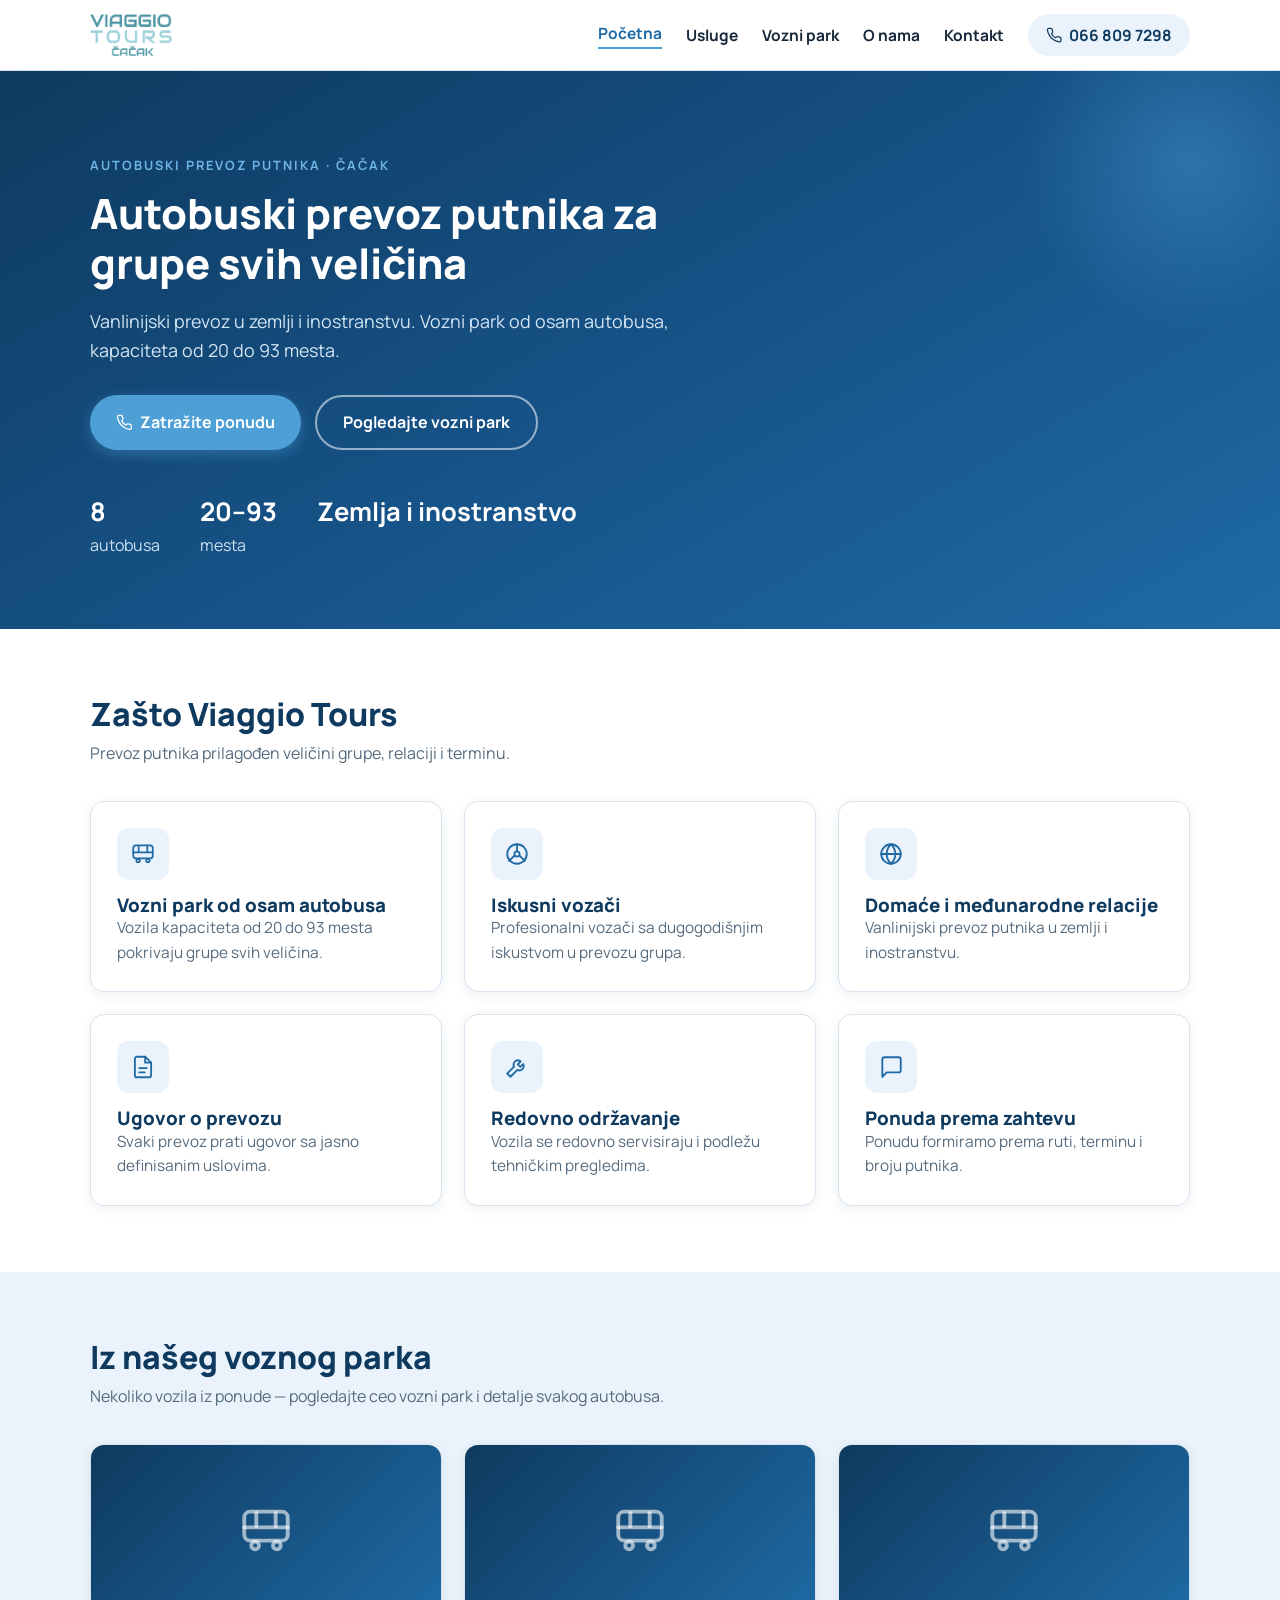
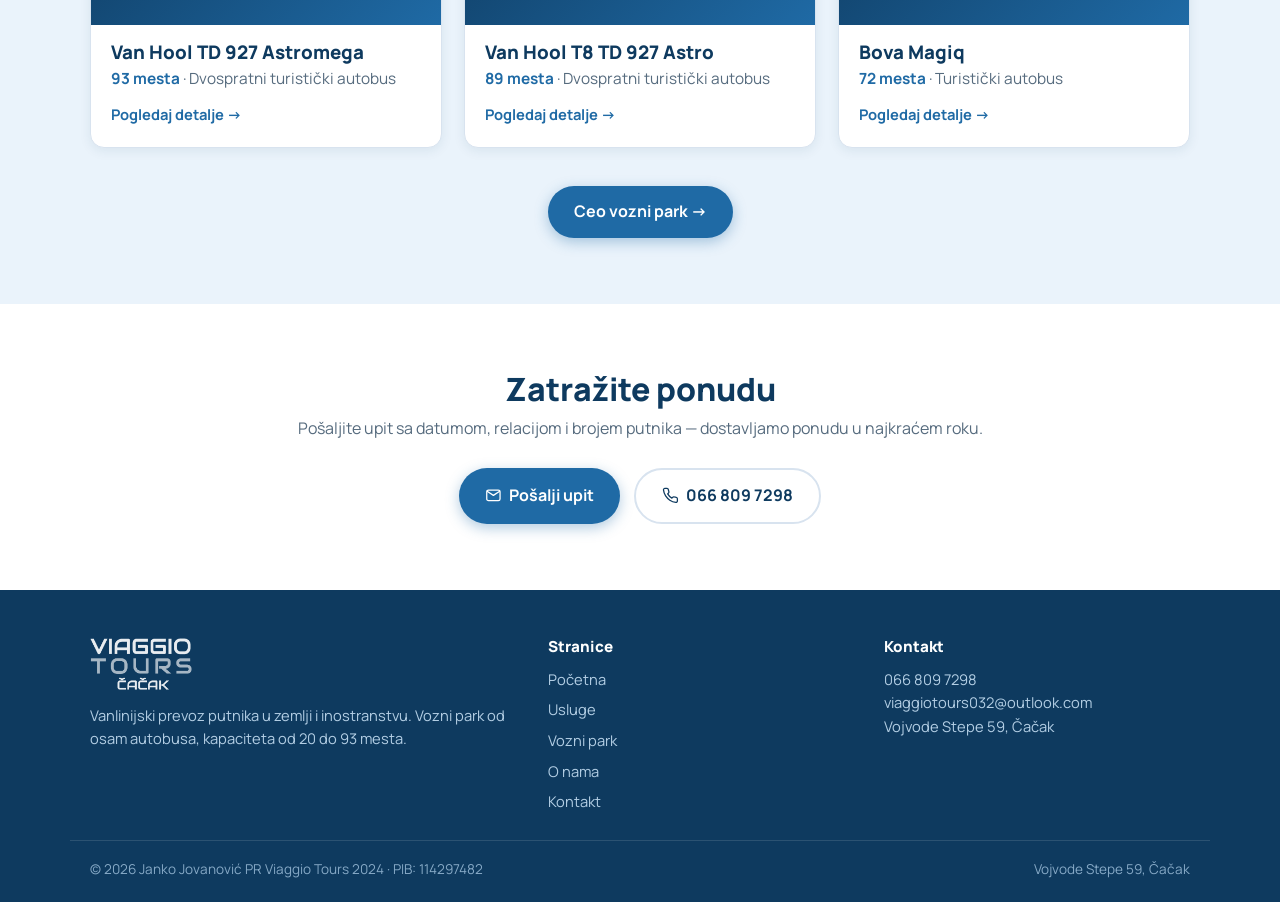
==== commit 1d0a7230: "Profesionalniji izgled: faktografski opisi, linijske ikonice umesto emotikona, Sprinter 20 mesta - O" ====
--- a/index.html
+++ b/index.html
@@ -4,9 +4,9 @@
   <meta charset="UTF-8">
   <meta name="viewport" content="width=device-width, initial-scale=1.0">
   <title>Viaggio Tours Čačak — Autobuski prevoz putnika | Iznajmljivanje autobusa</title>
-  <meta name="description" content="Viaggio Tours Čačak — vanlinijski prevoz putnika u zemlji i inostranstvu. 8 autobusa od 19 do 93 mesta. Ekskurzije, transferi, izleti, prevoz za firme. Pozovite za ponudu.">
+  <meta name="description" content="Viaggio Tours Čačak — vanlinijski prevoz putnika u zemlji i inostranstvu. Vozni park od 8 autobusa, kapaciteta od 20 do 93 mesta. Ekskurzije, transferi, izleti, prevoz za firme.">
   <meta property="og:title" content="Viaggio Tours Čačak — Autobuski prevoz putnika">
-  <meta property="og:description" content="Vanlinijski prevoz putnika u zemlji i inostranstvu. 8 autobusa od 19 do 93 mesta.">
+  <meta property="og:description" content="Vanlinijski prevoz putnika u zemlji i inostranstvu. Vozni park od 8 autobusa, kapaciteta od 20 do 93 mesta.">
   <meta property="og:type" content="website">
   <meta property="og:url" content="https://autobusi.co.rs/">
   <link rel="canonical" href="https://autobusi.co.rs/">
@@ -24,16 +24,16 @@
   <section class="hero">
     <div class="container hero-inner">
       <p class="hero-kicker">Autobuski prevoz putnika · Čačak</p>
-      <h1>Udoban i pouzdan prevoz za vašu grupu</h1>
-      <p class="hero-sub">Vanlinijski prevoz putnika u zemlji i inostranstvu. Sopstveni vozni park —
-      8 autobusa od 19 do 93 mesta — i vozači sa dugogodišnjim iskustvom.</p>
+      <h1>Autobuski prevoz putnika za grupe svih veličina</h1>
+      <p class="hero-sub">Vanlinijski prevoz u zemlji i inostranstvu. Vozni park od osam autobusa,
+      kapaciteta od 20 do 93 mesta.</p>
       <div class="hero-cta">
-        <a href="#" class="btn btn-accent js-tel-link">📞 Pozovite za ponudu</a>
+        <a href="#" class="btn btn-accent js-tel-link"><span class="ico" data-icon="phone"></span>Zatražite ponudu</a>
         <a href="vozni-park.html" class="btn btn-ghost">Pogledajte vozni park</a>
       </div>
       <ul class="hero-stats">
         <li><strong>8</strong> autobusa</li>
-        <li><strong>19–93</strong> mesta</li>
+        <li><strong>20–93</strong> mesta</li>
         <li><strong>Zemlja i inostranstvo</strong></li>
       </ul>
     </div>
@@ -43,38 +43,38 @@
     <div class="container">
       <div class="section-head">
         <h2>Zašto Viaggio Tours</h2>
-        <p class="section-sub">Sve što vam treba za bezbrižno putovanje — na jednom mestu.</p>
+        <p class="section-sub">Prevoz putnika prilagođen veličini grupe, relaciji i terminu.</p>
       </div>
       <div class="grid grid-3">
         <div class="card">
-          <div class="card-icon">🚌</div>
-          <h3>Sopstveni vozni park</h3>
-          <p>Osam vozila različitih kapaciteta — uvek imamo autobus koji odgovara veličini vaše grupe.</p>
+          <div class="card-icon" data-icon="bus"></div>
+          <h3>Vozni park od osam autobusa</h3>
+          <p>Vozila kapaciteta od 20 do 93 mesta pokrivaju grupe svih veličina.</p>
         </div>
         <div class="card">
-          <div class="card-icon">🧑‍✈️</div>
+          <div class="card-icon" data-icon="wheel"></div>
           <h3>Iskusni vozači</h3>
-          <p>Naši vozači imaju dugogodišnje iskustvo u prevozu grupa na kraćim i dužim relacijama.</p>
+          <p>Profesionalni vozači sa dugogodišnjim iskustvom u prevozu grupa.</p>
         </div>
         <div class="card">
-          <div class="card-icon">🌍</div>
-          <h3>Zemlja i inostranstvo</h3>
-          <p>Vozimo gde god treba — ekskurzije, putovanja, transferi i evropske ture.</p>
+          <div class="card-icon" data-icon="globe"></div>
+          <h3>Domaće i međunarodne relacije</h3>
+          <p>Vanlinijski prevoz putnika u zemlji i inostranstvu.</p>
         </div>
         <div class="card">
-          <div class="card-icon">📝</div>
+          <div class="card-icon" data-icon="document"></div>
           <h3>Ugovor o prevozu</h3>
-          <p>Za svaki prevoz zaključujemo ugovor, tako da tačno znate šta ste ugovorili.</p>
+          <p>Svaki prevoz prati ugovor sa jasno definisanim uslovima.</p>
         </div>
         <div class="card">
-          <div class="card-icon">🛠️</div>
+          <div class="card-icon" data-icon="wrench"></div>
           <h3>Redovno održavanje</h3>
-          <p>Sva vozila se redovno servisiraju i tehnički pregledaju — bezbednost je na prvom mestu.</p>
+          <p>Vozila se redovno servisiraju i podležu tehničkim pregledima.</p>
         </div>
         <div class="card">
-          <div class="card-icon">💬</div>
-          <h3>Brz odgovor</h3>
-          <p>Pozovite ili pišite — odgovaramo brzo, sa konkretnom ponudom za vašu rutu.</p>
+          <div class="card-icon" data-icon="chat"></div>
+          <h3>Ponuda prema zahtevu</h3>
+          <p>Ponudu formiramo prema ruti, terminu i broju putnika.</p>
         </div>
       </div>
     </div>
@@ -95,9 +95,12 @@
 
   <section class="section">
     <div class="container narrow center">
-      <h2>Spremni za polazak?</h2>
-      <p class="section-sub" style="margin-bottom:26px">Recite nam datum, rutu i broj putnika — dobićete ponudu prilagođenu vašoj grupi.</p>
-      <a href="#" class="btn btn-primary js-tel-link">📞 <span class="js-phone"></span></a>
+      <h2>Zatražite ponudu</h2>
+      <p class="section-sub" style="margin-bottom:26px">Pošaljite upit sa datumom, relacijom i brojem putnika — dostavljamo ponudu u najkraćem roku.</p>
+      <div class="hero-cta" style="justify-content:center;margin-bottom:0">
+        <a href="kontakt.html" class="btn btn-primary"><span class="ico" data-icon="mail"></span>Pošalji upit</a>
+        <a href="#" class="btn btn-ghost-dark js-tel-link"><span class="ico" data-icon="phone"></span><span class="js-phone"></span></a>
+      </div>
     </div>
   </section>
 </main>
--- a/style.css
+++ b/style.css
@@ -1,17 +1,17 @@
 :root {
-  --teal: #3C849C;          /* VIAGGIO - primarna */
-  --teal-dark: #2b6273;
-  --teal-deep: #1c4b58;     /* tamne podloge (hero/footer) */
-  --aqua: #60B4C0;          /* TOURS - akcenat */
-  --aqua-bright: #7fd0da;
-  --aqua-tint: #eaf6f8;     /* svetla pozadina sekcija */
-  --ink: #1e2f34;
-  --muted: #5c7178;
+  --blue: #1f6aa5;          /* primarna plava */
+  --blue-dark: #17548a;
+  --blue-deep: #0e3a5f;     /* tamne podloge (hero/footer) */
+  --sky: #4d9fd6;           /* svetliji plavi akcenat */
+  --sky-bright: #6fb5e6;
+  --sky-tint: #eaf3fb;      /* svetla pozadina sekcija */
+  --ink: #16283a;
+  --muted: #566b7e;
   --bg: #ffffff;
-  --line: #dbe7ea;
+  --line: #d8e3ef;
   --radius: 14px;
-  --shadow: 0 8px 28px rgba(28, 75, 88, 0.10);
-  --shadow-sm: 0 3px 12px rgba(28, 75, 88, 0.08);
+  --shadow: 0 8px 28px rgba(14, 58, 95, 0.12);
+  --shadow-sm: 0 3px 12px rgba(14, 58, 95, 0.08);
 }
 
 * { margin: 0; padding: 0; box-sizing: border-box; }
@@ -19,10 +19,12 @@
 body {
   font-family: 'Manrope', -apple-system, BlinkMacSystemFont, 'Segoe UI', sans-serif;
   color: var(--ink); background: var(--bg); line-height: 1.6;
-}
+  display: flex; flex-direction: column; min-height: 100vh;
+}
+main { flex: 1; }
 .container { max-width: 1140px; margin: 0 auto; padding: 0 20px; }
 .container.narrow { max-width: 760px; }
-h1, h2, h3, h4 { line-height: 1.2; font-weight: 800; color: var(--teal-deep); }
+h1, h2, h3, h4 { line-height: 1.2; font-weight: 800; color: var(--blue-deep); }
 h1 { font-size: clamp(1.8rem, 4vw, 2.6rem); }
 h2 { font-size: clamp(1.6rem, 3vw, 2rem); margin-bottom: 8px; }
 a { color: inherit; text-decoration: none; }
@@ -39,9 +41,9 @@
 .brand img { height: 42px; width: auto; }
 .nav-links { display: flex; align-items: center; gap: 24px; }
 .nav-links a { font-weight: 700; color: var(--ink); font-size: 0.97rem; }
-.nav-links a:hover { color: var(--teal); }
-.nav-links a.active { color: var(--teal); border-bottom: 2px solid var(--aqua); padding-bottom: 2px; }
-.nav-toggle { display: none; background: none; border: none; font-size: 1.6rem; cursor: pointer; color: var(--teal-deep); }
+.nav-links a:hover { color: var(--blue); }
+.nav-links a.active { color: var(--blue); border-bottom: 2px solid var(--sky); padding-bottom: 2px; }
+.nav-toggle { display: none; background: none; border: none; font-size: 1.6rem; cursor: pointer; color: var(--blue-deep); order: 3; }
 
 /* ---------- Buttons ---------- */
 .btn {
@@ -50,38 +52,37 @@
   transition: transform 0.15s, box-shadow 0.15s, background 0.15s; cursor: pointer;
 }
 .btn:hover { transform: translateY(-2px); }
-.btn-primary { background: var(--teal); color: #fff; box-shadow: 0 4px 14px rgba(60, 132, 156, 0.35); }
-.btn-primary:hover { background: var(--teal-dark); }
-.btn-accent { background: var(--aqua); color: var(--teal-deep); box-shadow: 0 4px 14px rgba(96, 180, 192, 0.4); }
-.btn-accent:hover { background: var(--aqua-bright); }
+.btn-primary { background: var(--blue); color: #fff; box-shadow: 0 4px 14px rgba(31, 106, 165, 0.35); }
+.btn-primary:hover { background: var(--blue-dark); }
+.btn-accent { background: var(--sky); color: #fff; box-shadow: 0 4px 14px rgba(77, 159, 214, 0.42); }
+.btn-accent:hover { background: var(--sky-bright); }
 .btn-ghost { border: 2px solid rgba(255, 255, 255, 0.55); color: #fff; }
 .btn-ghost:hover { background: rgba(255, 255, 255, 0.12); }
-.btn-ghost-dark { border: 2px solid var(--line); color: var(--teal-deep); }
-.btn-ghost-dark:hover { background: var(--aqua-tint); }
-.btn-phone { background: var(--aqua-tint); color: var(--teal-deep) !important; padding: 9px 18px; }
-.btn-phone:hover { background: var(--aqua); }
-.nav-toggle { order: 3; }
+.btn-ghost-dark { border: 2px solid var(--line); color: var(--blue-deep); }
+.btn-ghost-dark:hover { background: var(--sky-tint); }
+.btn-phone { background: var(--sky-tint); color: var(--blue-deep) !important; padding: 9px 18px; }
+.btn-phone:hover { background: var(--sky); color: #fff !important; }
 
 /* ---------- Hero ---------- */
 .hero {
-  background: linear-gradient(150deg, var(--teal-deep) 0%, var(--teal-dark) 55%, var(--teal) 100%);
+  background: linear-gradient(150deg, var(--blue-deep) 0%, var(--blue-dark) 55%, var(--blue) 100%);
   color: #fff; padding: 84px 0 70px; position: relative; overflow: hidden;
 }
 .hero::after {
   content: ""; position: absolute; right: -80px; top: -80px; width: 340px; height: 340px;
-  background: radial-gradient(circle, rgba(96,180,192,0.35), transparent 70%);
+  background: radial-gradient(circle, rgba(77, 159, 214, 0.4), transparent 70%);
 }
 .hero-inner { position: relative; z-index: 1; }
-.hero-kicker { text-transform: uppercase; letter-spacing: 2px; font-size: 0.8rem; font-weight: 700; color: var(--aqua-bright); margin-bottom: 14px; }
+.hero-kicker { text-transform: uppercase; letter-spacing: 2px; font-size: 0.8rem; font-weight: 700; color: var(--sky-bright); margin-bottom: 14px; }
 .hero h1 { color: #fff; margin-bottom: 18px; max-width: 660px; }
-.hero-sub { font-size: 1.12rem; max-width: 580px; color: #d6ebef; margin-bottom: 30px; }
+.hero-sub { font-size: 1.12rem; max-width: 580px; color: #d3e6f5; margin-bottom: 30px; }
 .hero-cta { display: flex; gap: 14px; flex-wrap: wrap; margin-bottom: 42px; }
-.hero-stats { display: flex; gap: 40px; list-style: none; flex-wrap: wrap; color: #cfe6ea; }
+.hero-stats { display: flex; gap: 40px; list-style: none; flex-wrap: wrap; color: #cadff0; }
 .hero-stats strong { display: block; font-size: 1.6rem; color: #fff; }
 
 /* ---------- Sections ---------- */
 .section { padding: 66px 0; }
-.section-alt { background: var(--aqua-tint); }
+.section-alt { background: var(--sky-tint); }
 .section-head { max-width: 640px; margin-bottom: 34px; }
 .section-sub { color: var(--muted); }
 .center { text-align: center; margin-left: auto; margin-right: auto; }
@@ -94,80 +95,108 @@
 .card p { color: var(--muted); font-size: 0.96rem; }
 .card-icon {
   width: 52px; height: 52px; border-radius: 12px; display: flex; align-items: center; justify-content: center;
-  font-size: 1.6rem; background: var(--aqua-tint); margin-bottom: 14px;
-}
+  color: var(--blue); background: var(--sky-tint); margin-bottom: 14px;
+}
+.card-icon svg { width: 26px; height: 26px; }
+
+/* ---------- Ikonice ---------- */
+.ico { display: inline-flex; align-items: center; }
+.ico svg { width: 1.05em; height: 1.05em; }
+.btn .ico { margin-right: -1px; }
 
 /* ---------- Fleet cards ---------- */
 .bus-card { padding: 0; overflow: hidden; display: block; transition: transform 0.15s, box-shadow 0.15s; }
 .bus-card:hover { transform: translateY(-4px); box-shadow: var(--shadow); }
 .bus-card-body { padding: 16px 20px 20px; }
 .bus-img {
-  height: 180px; background: linear-gradient(135deg, var(--teal-deep), var(--teal));
-  display: flex; align-items: center; justify-content: center; font-size: 3.4rem;
+  height: 180px; background: linear-gradient(135deg, var(--blue-deep), var(--blue));
+  display: flex; align-items: center; justify-content: center;
   background-size: cover; background-position: center;
 }
+.bus-ico { color: rgba(255, 255, 255, 0.6); }
+.bus-ico svg { width: 58px; height: 58px; }
 .bus-img.has-photo span { display: none; }
 .bus-meta { margin: 4px 0 10px; }
-.bus-meta strong { color: var(--teal); }
-.bus-more { font-weight: 700; color: var(--teal); font-size: 0.92rem; }
+.bus-meta strong { color: var(--blue); }
+.bus-more { font-weight: 700; color: var(--blue); font-size: 0.92rem; }
 
 /* ---------- Bus detail ---------- */
 .crumbs { color: var(--muted); font-size: 0.9rem; padding: 26px 0 18px; }
-.crumbs a { color: var(--teal); font-weight: 600; }
+.crumbs a { color: var(--blue); font-weight: 600; }
 .detalj-grid { display: grid; grid-template-columns: 1.1fr 1fr; gap: 40px; padding-bottom: 60px; align-items: start; }
 .galerija-glavna {
-  height: 360px; border-radius: var(--radius); background: linear-gradient(135deg, var(--teal-deep), var(--teal));
-  display: flex; align-items: center; justify-content: center; font-size: 5rem;
+  height: 360px; border-radius: var(--radius); background: linear-gradient(135deg, var(--blue-deep), var(--blue));
+  display: flex; align-items: center; justify-content: center;
   background-size: cover; background-position: center;
 }
+.gal-ikonica { color: rgba(255, 255, 255, 0.55); }
+.gal-ikonica svg { width: 84px; height: 84px; }
 .galerija-glavna.has-photo .gal-ikonica { display: none; }
 .galerija-thumbs { display: flex; gap: 10px; margin-top: 12px; flex-wrap: wrap; }
 .thumb {
   width: 84px; height: 62px; border-radius: 9px; background-size: cover; background-position: center;
   cursor: pointer; border: 2px solid transparent; opacity: 0.75; transition: opacity 0.15s;
 }
-.thumb:hover, .thumb.sel { opacity: 1; border-color: var(--aqua); }
+.thumb:hover, .thumb.sel { opacity: 1; border-color: var(--sky); }
 .galerija-napomena { color: var(--muted); font-size: 0.85rem; margin-top: 12px; font-style: italic; }
-.detalj-tip { text-transform: uppercase; letter-spacing: 1.5px; font-size: 0.78rem; font-weight: 700; color: var(--aqua); margin-bottom: 6px; }
+.detalj-tip { text-transform: uppercase; letter-spacing: 1.5px; font-size: 0.78rem; font-weight: 700; color: var(--sky); margin-bottom: 6px; }
 .detalj-info h1 { margin-bottom: 18px; }
 .detalj-spec { display: flex; gap: 14px; flex-wrap: wrap; margin-bottom: 22px; }
-.spec { background: var(--aqua-tint); border-radius: 12px; padding: 12px 18px; min-width: 96px; }
+.spec { background: var(--sky-tint); border-radius: 12px; padding: 12px 18px; min-width: 96px; }
 .spec span { display: block; font-size: 0.78rem; color: var(--muted); text-transform: uppercase; letter-spacing: 0.5px; }
-.spec strong { font-size: 1.25rem; color: var(--teal-deep); }
-.detalj-opis { color: #40555b; margin-bottom: 22px; }
+.spec strong { font-size: 1.25rem; color: var(--blue-deep); }
+.detalj-opis { color: #3a5163; margin-bottom: 22px; }
 .detalj-info h3 { font-size: 1.05rem; margin-bottom: 10px; }
 .oprema { list-style: none; display: grid; grid-template-columns: 1fr 1fr; gap: 8px 18px; margin-bottom: 28px; }
-.oprema li { position: relative; padding-left: 26px; color: #40555b; font-size: 0.95rem; }
-.oprema li::before { content: "✓"; position: absolute; left: 0; color: var(--teal); font-weight: 800; }
+.oprema li { position: relative; padding-left: 26px; color: #3a5163; font-size: 0.95rem; }
+.oprema li::before { content: "✓"; position: absolute; left: 0; color: var(--blue); font-weight: 800; }
 .detalj-cta { display: flex; gap: 12px; flex-wrap: wrap; }
 
 /* ---------- Page header (subpages) ---------- */
-.page-hero { background: linear-gradient(150deg, var(--teal-deep), var(--teal)); color: #fff; padding: 54px 0; }
+.page-hero { background: linear-gradient(150deg, var(--blue-deep), var(--blue)); color: #fff; padding: 54px 0; }
 .page-hero h1 { color: #fff; margin-bottom: 8px; }
-.page-hero p { color: #d6ebef; max-width: 620px; }
-
-/* ---------- Contact ---------- */
+.page-hero p { color: #d3e6f5; max-width: 620px; }
+
+/* ---------- Upit forma ---------- */
+.upit-layout { display: grid; grid-template-columns: 1.5fr 1fr; gap: 36px; align-items: start; }
+.upit-forma { background: #fff; border: 1px solid var(--line); border-radius: var(--radius); padding: 28px; box-shadow: var(--shadow-sm); }
+.polje { margin-bottom: 16px; }
+.polje label { display: block; font-weight: 700; font-size: 0.9rem; margin-bottom: 6px; color: var(--blue-deep); }
+.polje input, .polje select, .polje textarea {
+  width: 100%; padding: 12px 14px; border: 1px solid var(--line); border-radius: 10px;
+  font: inherit; color: var(--ink); background: #fff;
+}
+.polje textarea { resize: vertical; }
+.polje input:focus, .polje select:focus, .polje textarea:focus {
+  outline: none; border-color: var(--sky); box-shadow: 0 0 0 3px rgba(77, 159, 214, 0.18);
+}
+.polje-red { display: grid; grid-template-columns: 1fr 1fr; gap: 16px; }
+.forma-note { color: var(--muted); font-size: 0.85rem; margin-top: 14px; }
+.forma-ok { background: var(--sky-tint); border: 1px solid var(--sky); color: var(--blue-deep);
+  border-radius: 10px; padding: 14px 16px; margin-top: 16px; font-weight: 600; display: none; }
+.upit-aside .card { margin-bottom: 16px; }
+.upit-aside .card h3 { font-size: 1rem; margin-bottom: 4px; }
+.upit-aside .card a, .upit-aside .card p { color: var(--blue); font-weight: 700; }
+.upit-aside .card .malo { color: var(--muted); font-weight: 400; font-size: 0.9rem; }
+
+/* ---------- Contact cards ---------- */
 .contact-grid { display: grid; grid-template-columns: repeat(3, 1fr); gap: 22px; }
 .contact-card { text-align: center; padding: 30px 24px; }
 .contact-card .card-icon { margin: 0 auto 14px; }
 .contact-card h3 { font-size: 1.05rem; margin-bottom: 6px; }
-.contact-card p, .contact-card a { color: var(--teal); font-weight: 700; font-size: 1.02rem; }
+.contact-card p, .contact-card a { color: var(--blue); font-weight: 700; font-size: 1.02rem; }
 
 /* ---------- Footer ---------- */
-.site-footer { background: var(--teal-deep); color: #b9d4da; padding: 48px 0 22px; font-size: 0.92rem; margin-top: auto; }
+.site-footer { background: var(--blue-deep); color: #b3cee4; padding: 48px 0 22px; font-size: 0.92rem; margin-top: auto; }
 .footer-grid { display: grid; grid-template-columns: 1.4fr 1fr 1fr; gap: 30px; padding-bottom: 26px; }
 .footer-logo { height: 52px; margin-bottom: 14px; }
 .footer-col h4 { color: #fff; font-size: 0.95rem; margin-bottom: 12px; }
 .footer-links { display: flex; flex-direction: column; gap: 7px; }
-.footer-col a:hover { color: var(--aqua-bright); }
+.footer-col a:hover { color: var(--sky-bright); }
 .footer-bottom {
   border-top: 1px solid rgba(255,255,255,0.12); padding-top: 18px;
-  display: flex; justify-content: space-between; gap: 12px; flex-wrap: wrap; font-size: 0.85rem; color: #8fb3bb;
-}
-
-/* ---------- Layout helper (sticky footer) ---------- */
-body { display: flex; flex-direction: column; min-height: 100vh; }
-main { flex: 1; }
+  display: flex; justify-content: space-between; gap: 12px; flex-wrap: wrap; font-size: 0.85rem; color: #86a9c6;
+}
 
 /* ---------- Responsive ---------- */
 @media (max-width: 900px) {
@@ -177,9 +206,10 @@
 @media (max-width: 820px) {
   .grid-3, .contact-grid { grid-template-columns: 1fr 1fr; }
   .footer-grid { grid-template-columns: 1fr 1fr; }
+  .upit-layout { grid-template-columns: 1fr; }
 }
 @media (max-width: 620px) {
-  .grid-3, .contact-grid, .footer-grid, .oprema { grid-template-columns: 1fr; }
+  .grid-3, .contact-grid, .footer-grid, .oprema, .polje-red { grid-template-columns: 1fr; }
   .nav-toggle { display: block; }
   .nav-links {
     display: none; position: absolute; top: 70px; left: 0; right: 0; background: #fff;
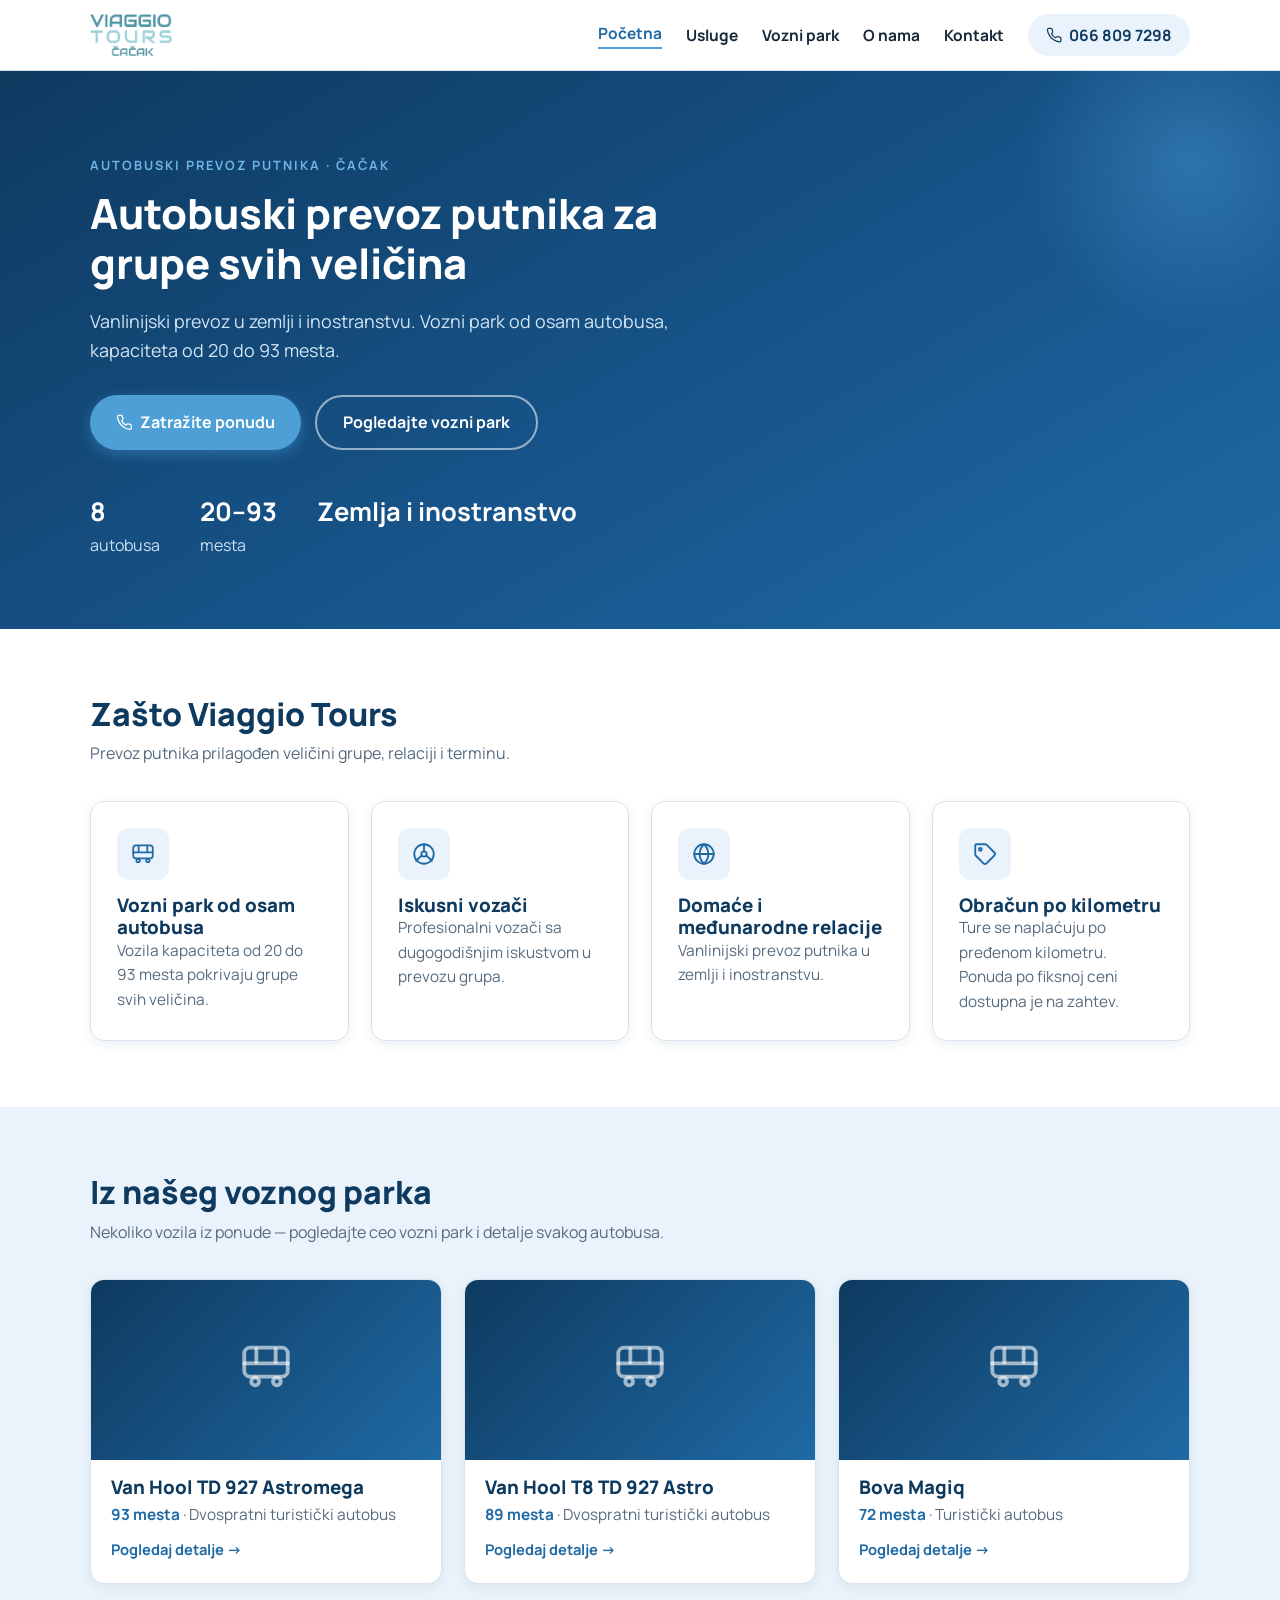
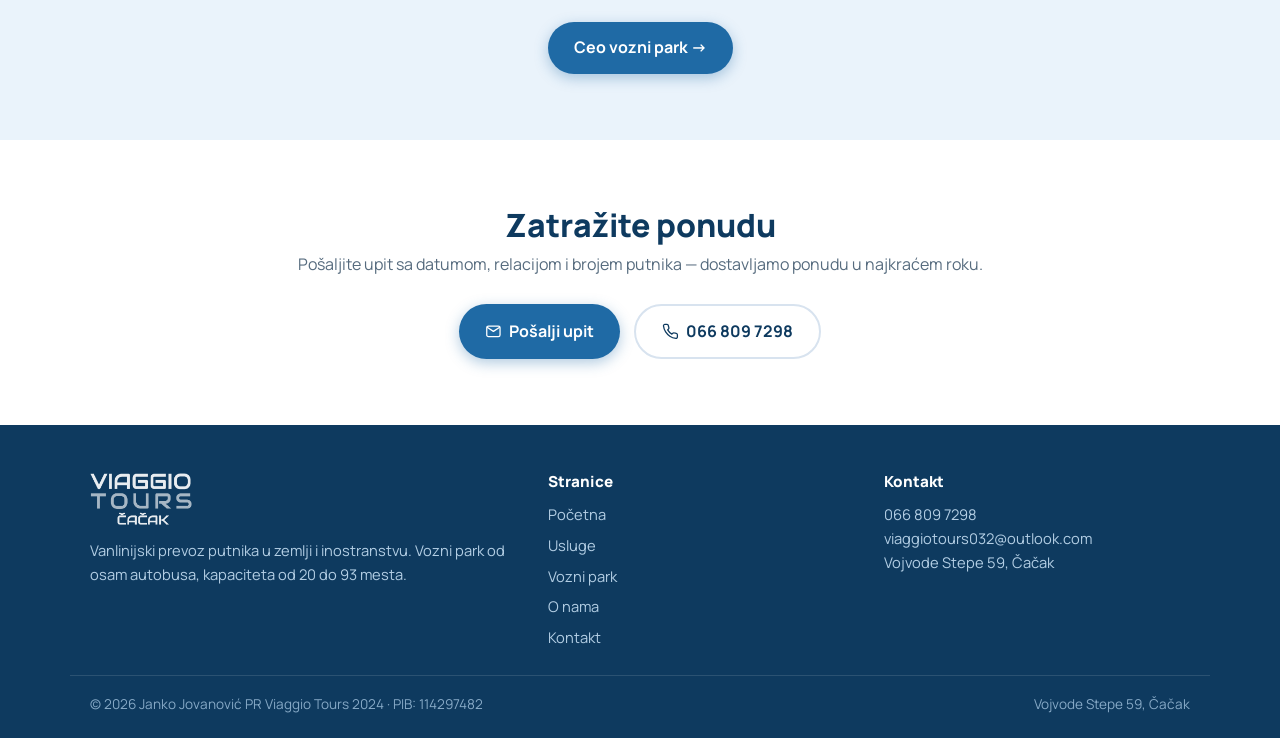
==== commit 5f99dd79: "Doradе po napomenama: manje kartica, cena po km, bez godista/goriva, prosirena O nama - Pocetna: ukl" ====
--- a/index.html
+++ b/index.html
@@ -45,7 +45,7 @@
         <h2>Zašto Viaggio Tours</h2>
         <p class="section-sub">Prevoz putnika prilagođen veličini grupe, relaciji i terminu.</p>
       </div>
-      <div class="grid grid-3">
+      <div class="grid grid-4">
         <div class="card">
           <div class="card-icon" data-icon="bus"></div>
           <h3>Vozni park od osam autobusa</h3>
@@ -62,19 +62,9 @@
           <p>Vanlinijski prevoz putnika u zemlji i inostranstvu.</p>
         </div>
         <div class="card">
-          <div class="card-icon" data-icon="document"></div>
-          <h3>Ugovor o prevozu</h3>
-          <p>Svaki prevoz prati ugovor sa jasno definisanim uslovima.</p>
-        </div>
-        <div class="card">
-          <div class="card-icon" data-icon="wrench"></div>
-          <h3>Redovno održavanje</h3>
-          <p>Vozila se redovno servisiraju i podležu tehničkim pregledima.</p>
-        </div>
-        <div class="card">
-          <div class="card-icon" data-icon="chat"></div>
-          <h3>Ponuda prema zahtevu</h3>
-          <p>Ponudu formiramo prema ruti, terminu i broju putnika.</p>
+          <div class="card-icon" data-icon="tag"></div>
+          <h3>Obračun po kilometru</h3>
+          <p>Ture se naplaćuju po pređenom kilometru. Ponuda po fiksnoj ceni dostupna je na zahtev.</p>
         </div>
       </div>
     </div>
--- a/style.css
+++ b/style.css
@@ -90,6 +90,7 @@
 
 .grid { display: grid; gap: 22px; }
 .grid-3 { grid-template-columns: repeat(3, 1fr); }
+.grid-4 { grid-template-columns: repeat(4, 1fr); }
 
 .card { background: #fff; border: 1px solid var(--line); border-radius: var(--radius); padding: 26px; box-shadow: var(--shadow-sm); }
 .card p { color: var(--muted); font-size: 0.96rem; }
@@ -204,12 +205,12 @@
   .galerija-glavna { height: 280px; }
 }
 @media (max-width: 820px) {
-  .grid-3, .contact-grid { grid-template-columns: 1fr 1fr; }
+  .grid-3, .grid-4, .contact-grid { grid-template-columns: 1fr 1fr; }
   .footer-grid { grid-template-columns: 1fr 1fr; }
   .upit-layout { grid-template-columns: 1fr; }
 }
 @media (max-width: 620px) {
-  .grid-3, .contact-grid, .footer-grid, .oprema, .polje-red { grid-template-columns: 1fr; }
+  .grid-3, .grid-4, .contact-grid, .footer-grid, .oprema, .polje-red { grid-template-columns: 1fr; }
   .nav-toggle { display: block; }
   .nav-links {
     display: none; position: absolute; top: 70px; left: 0; right: 0; background: #fff;
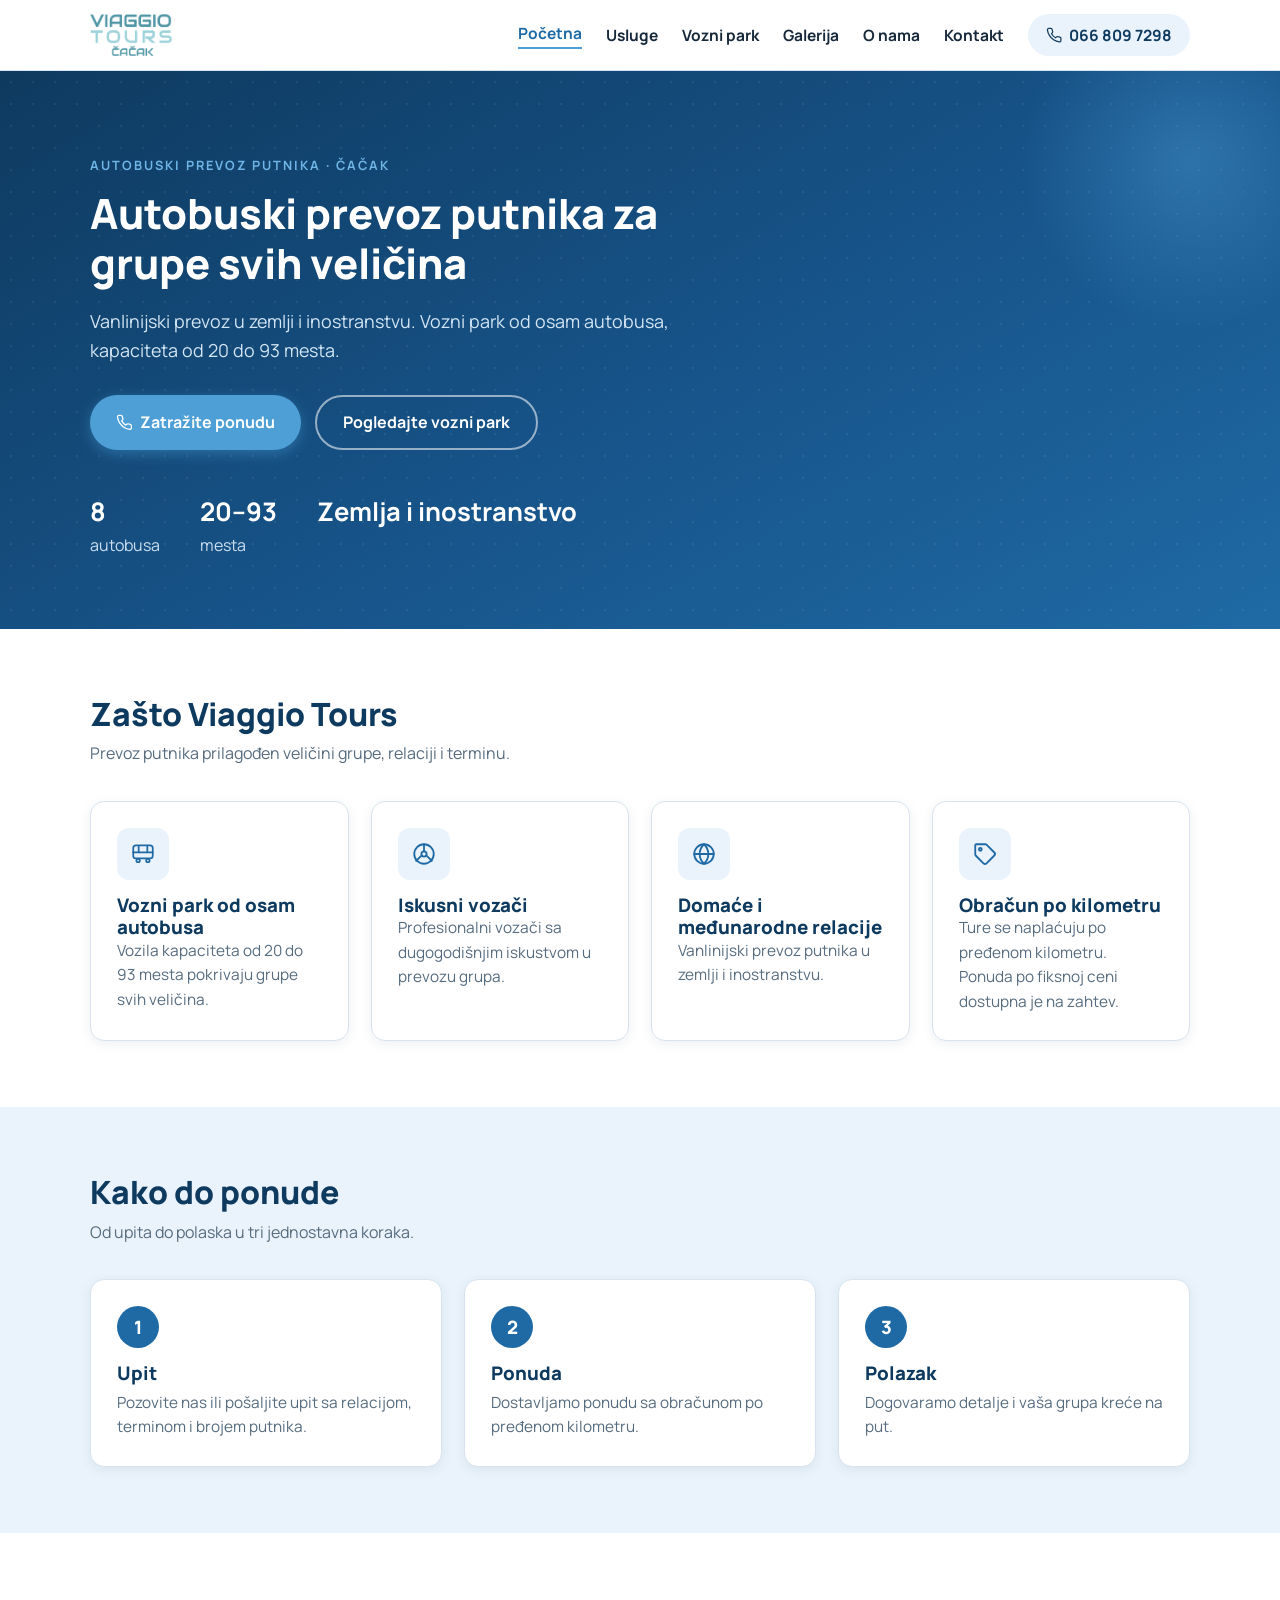
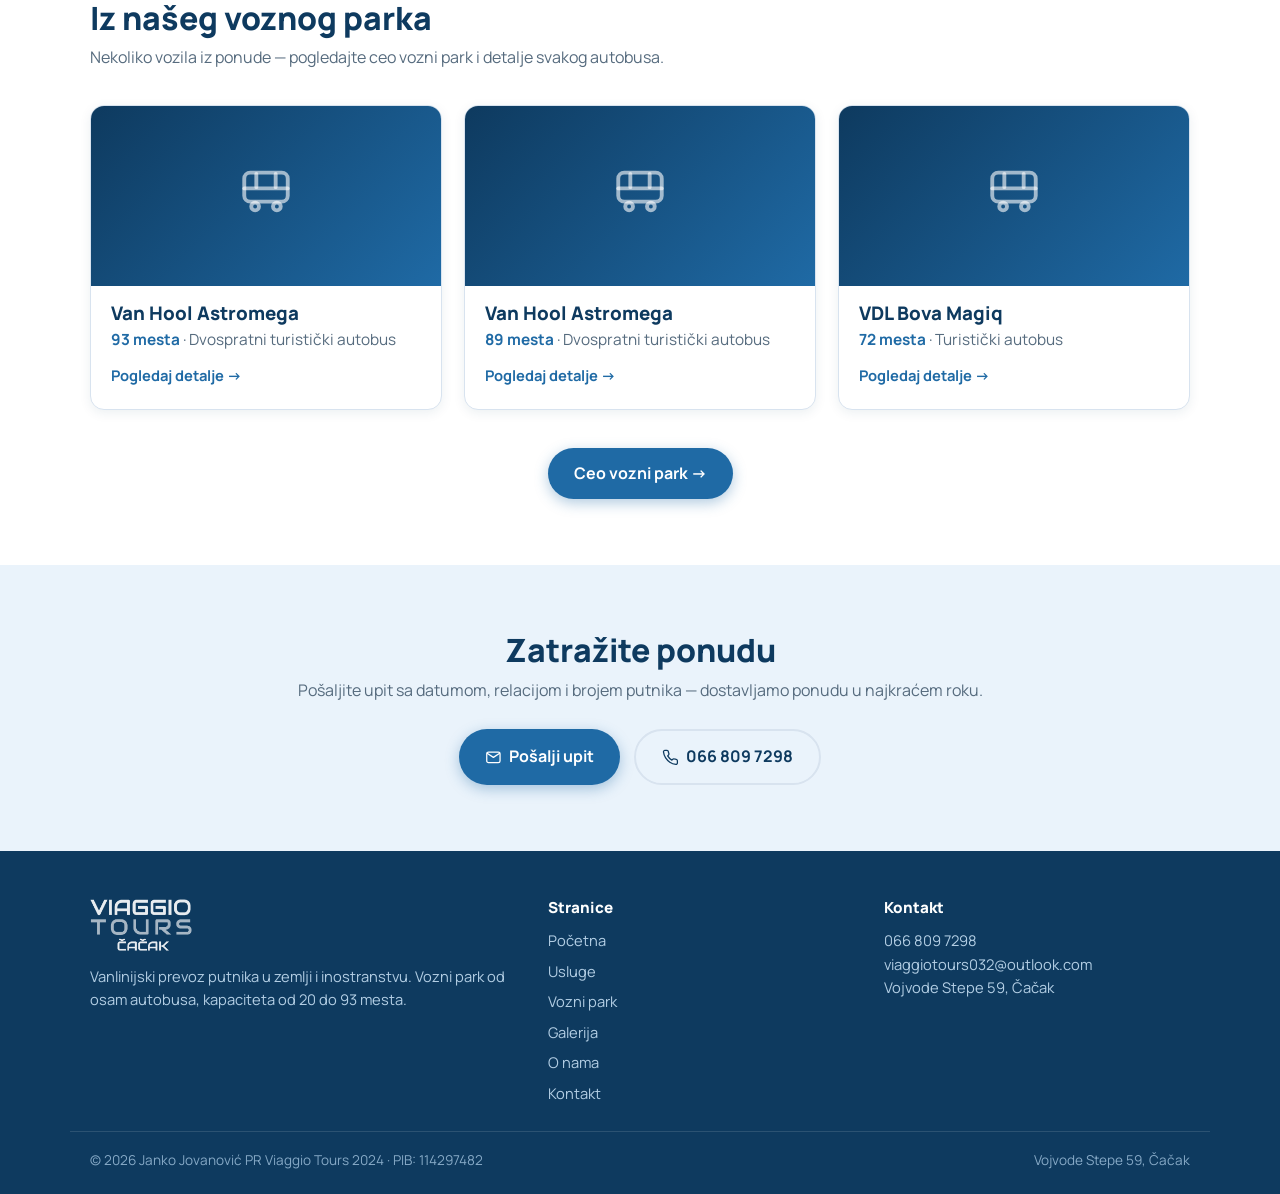
==== commit 6d1246a9: "Galerija stranica + sekcija 'Kako do ponude' + doterivanje hero-a - Nova stranica Galerija (auto-uci" ====
--- a/index.html
+++ b/index.html
@@ -73,6 +73,32 @@
   <section class="section section-alt">
     <div class="container">
       <div class="section-head">
+        <h2>Kako do ponude</h2>
+        <p class="section-sub">Od upita do polaska u tri jednostavna koraka.</p>
+      </div>
+      <div class="koraci">
+        <div class="korak">
+          <span class="korak-broj">1</span>
+          <h3>Upit</h3>
+          <p>Pozovite nas ili pošaljite upit sa relacijom, terminom i brojem putnika.</p>
+        </div>
+        <div class="korak">
+          <span class="korak-broj">2</span>
+          <h3>Ponuda</h3>
+          <p>Dostavljamo ponudu sa obračunom po pređenom kilometru.</p>
+        </div>
+        <div class="korak">
+          <span class="korak-broj">3</span>
+          <h3>Polazak</h3>
+          <p>Dogovaramo detalje i vaša grupa kreće na put.</p>
+        </div>
+      </div>
+    </div>
+  </section>
+
+  <section class="section">
+    <div class="container">
+      <div class="section-head">
         <h2>Iz našeg voznog parka</h2>
         <p class="section-sub">Nekoliko vozila iz ponude — pogledajte ceo vozni park i detalje svakog autobusa.</p>
       </div>
@@ -83,7 +109,7 @@
     </div>
   </section>
 
-  <section class="section">
+  <section class="section section-alt">
     <div class="container narrow center">
       <h2>Zatražite ponudu</h2>
       <p class="section-sub" style="margin-bottom:26px">Pošaljite upit sa datumom, relacijom i brojem putnika — dostavljamo ponudu u najkraćem roku.</p>
--- a/style.css
+++ b/style.css
@@ -72,6 +72,11 @@
   content: ""; position: absolute; right: -80px; top: -80px; width: 340px; height: 340px;
   background: radial-gradient(circle, rgba(77, 159, 214, 0.4), transparent 70%);
 }
+.hero::before {
+  content: ""; position: absolute; inset: 0;
+  background-image: radial-gradient(rgba(255, 255, 255, 0.07) 1px, transparent 1px);
+  background-size: 22px 22px;
+}
 .hero-inner { position: relative; z-index: 1; }
 .hero-kicker { text-transform: uppercase; letter-spacing: 2px; font-size: 0.8rem; font-weight: 700; color: var(--sky-bright); margin-bottom: 14px; }
 .hero h1 { color: #fff; margin-bottom: 18px; max-width: 660px; }
@@ -187,6 +192,35 @@
 .contact-card h3 { font-size: 1.05rem; margin-bottom: 6px; }
 .contact-card p, .contact-card a { color: var(--blue); font-weight: 700; font-size: 1.02rem; }
 
+/* ---------- Koraci (Kako do ponude) ---------- */
+.koraci { display: grid; grid-template-columns: repeat(3, 1fr); gap: 22px; }
+.korak { background: #fff; border: 1px solid var(--line); border-radius: var(--radius); padding: 26px; box-shadow: var(--shadow-sm); }
+.korak-broj {
+  display: inline-flex; align-items: center; justify-content: center;
+  width: 42px; height: 42px; border-radius: 50%; background: var(--blue); color: #fff;
+  font-weight: 800; font-size: 1.15rem; margin-bottom: 14px;
+}
+.korak h3 { margin-bottom: 6px; }
+.korak p { color: var(--muted); font-size: 0.96rem; }
+
+/* ---------- Galerija ---------- */
+.galerija-grid { display: grid; grid-template-columns: repeat(4, 1fr); gap: 14px; }
+.gal-cell {
+  display: block; aspect-ratio: 4 / 3; border-radius: 12px;
+  background-size: cover; background-position: center; box-shadow: var(--shadow-sm);
+  cursor: pointer; transition: transform 0.15s, box-shadow 0.15s;
+}
+.gal-cell:hover { transform: translateY(-3px); box-shadow: var(--shadow); }
+.galerija-prazno { color: var(--muted); font-style: italic; text-align: center; padding: 36px 0; }
+
+#lightbox {
+  position: fixed; inset: 0; background: rgba(14, 58, 95, 0.93);
+  display: none; align-items: center; justify-content: center; padding: 24px; z-index: 100; cursor: zoom-out;
+}
+#lightbox.open { display: flex; }
+#lightbox img { max-width: 92vw; max-height: 88vh; border-radius: 10px; box-shadow: 0 20px 60px rgba(0, 0, 0, 0.5); }
+.lb-close { position: absolute; top: 16px; right: 26px; color: #fff; font-size: 2.6rem; line-height: 1; cursor: pointer; font-weight: 300; }
+
 /* ---------- Footer ---------- */
 .site-footer { background: var(--blue-deep); color: #b3cee4; padding: 48px 0 22px; font-size: 0.92rem; margin-top: auto; }
 .footer-grid { display: grid; grid-template-columns: 1.4fr 1fr 1fr; gap: 30px; padding-bottom: 26px; }
@@ -206,11 +240,13 @@
 }
 @media (max-width: 820px) {
   .grid-3, .grid-4, .contact-grid { grid-template-columns: 1fr 1fr; }
+  .galerija-grid { grid-template-columns: repeat(3, 1fr); }
   .footer-grid { grid-template-columns: 1fr 1fr; }
   .upit-layout { grid-template-columns: 1fr; }
 }
 @media (max-width: 620px) {
-  .grid-3, .grid-4, .contact-grid, .footer-grid, .oprema, .polje-red { grid-template-columns: 1fr; }
+  .grid-3, .grid-4, .contact-grid, .footer-grid, .oprema, .polje-red, .koraci { grid-template-columns: 1fr; }
+  .galerija-grid { grid-template-columns: 1fr 1fr; }
   .nav-toggle { display: block; }
   .nav-links {
     display: none; position: absolute; top: 70px; left: 0; right: 0; background: #fff;
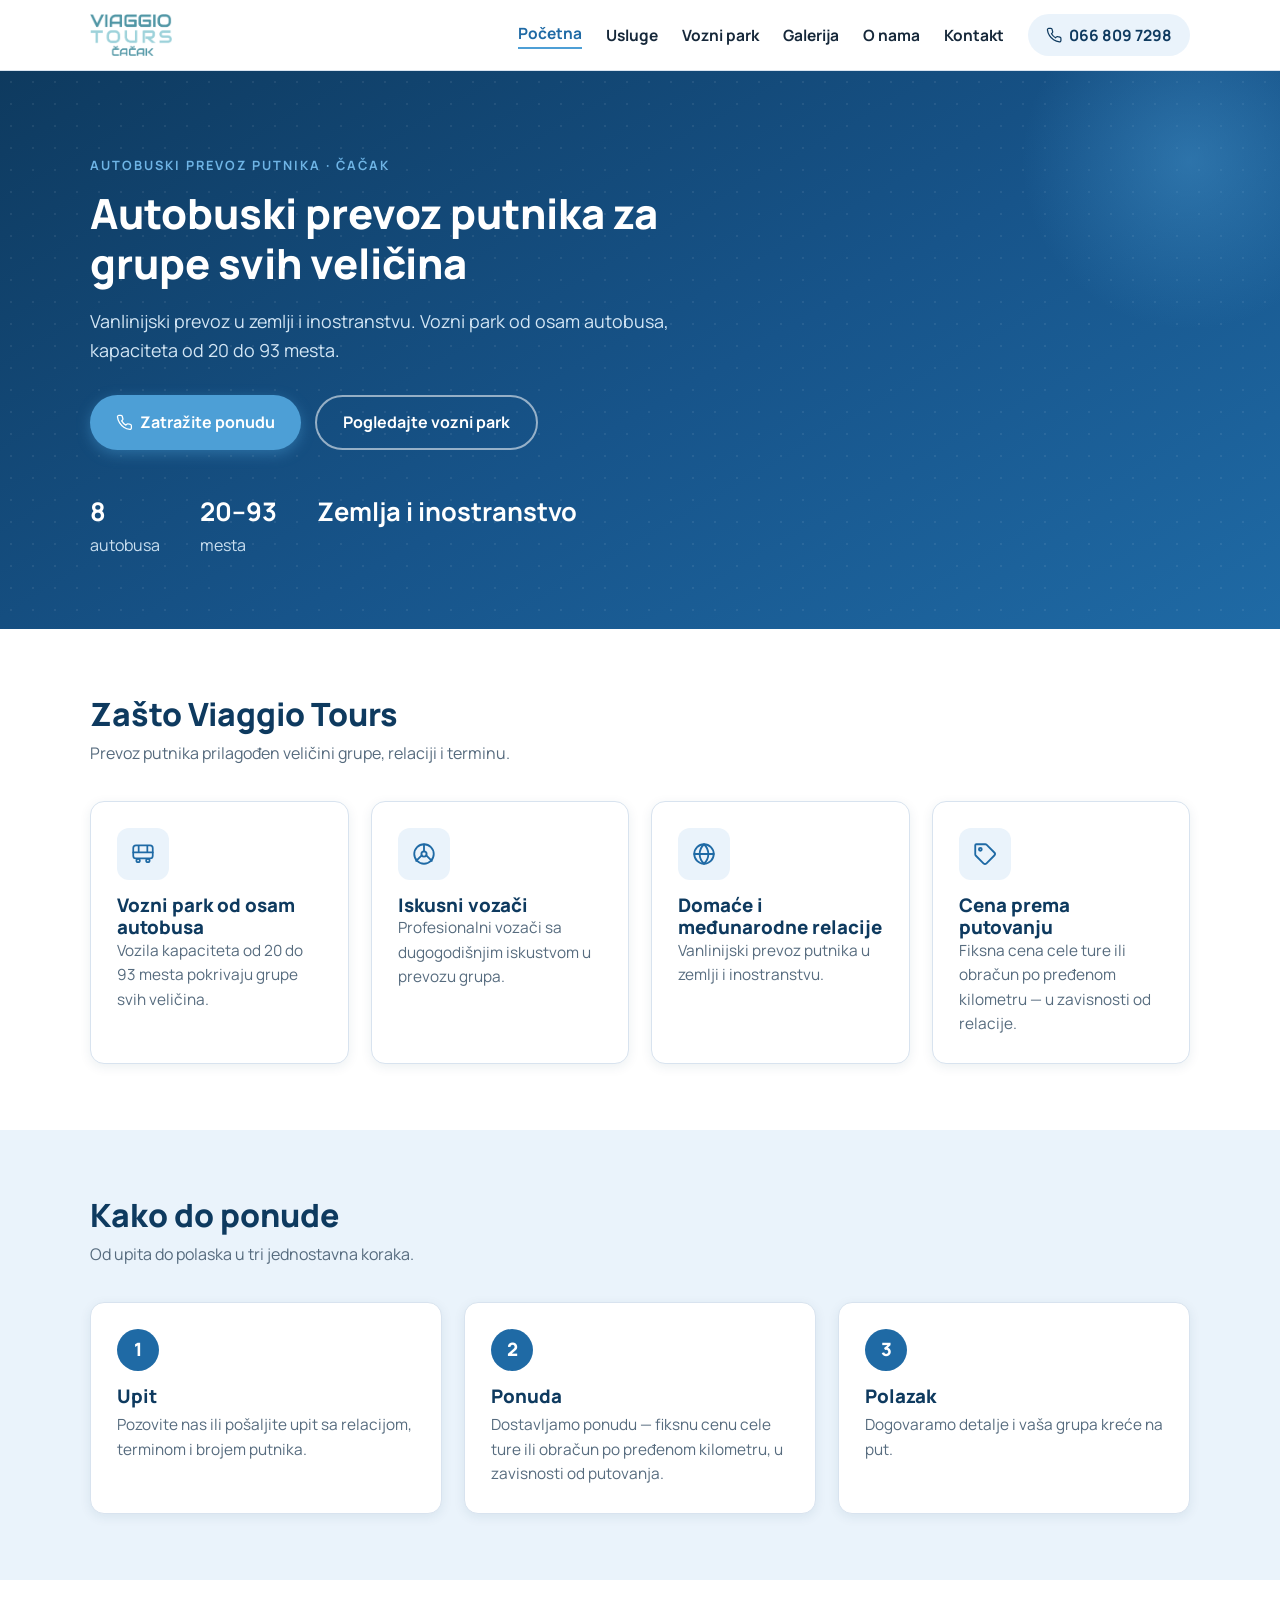
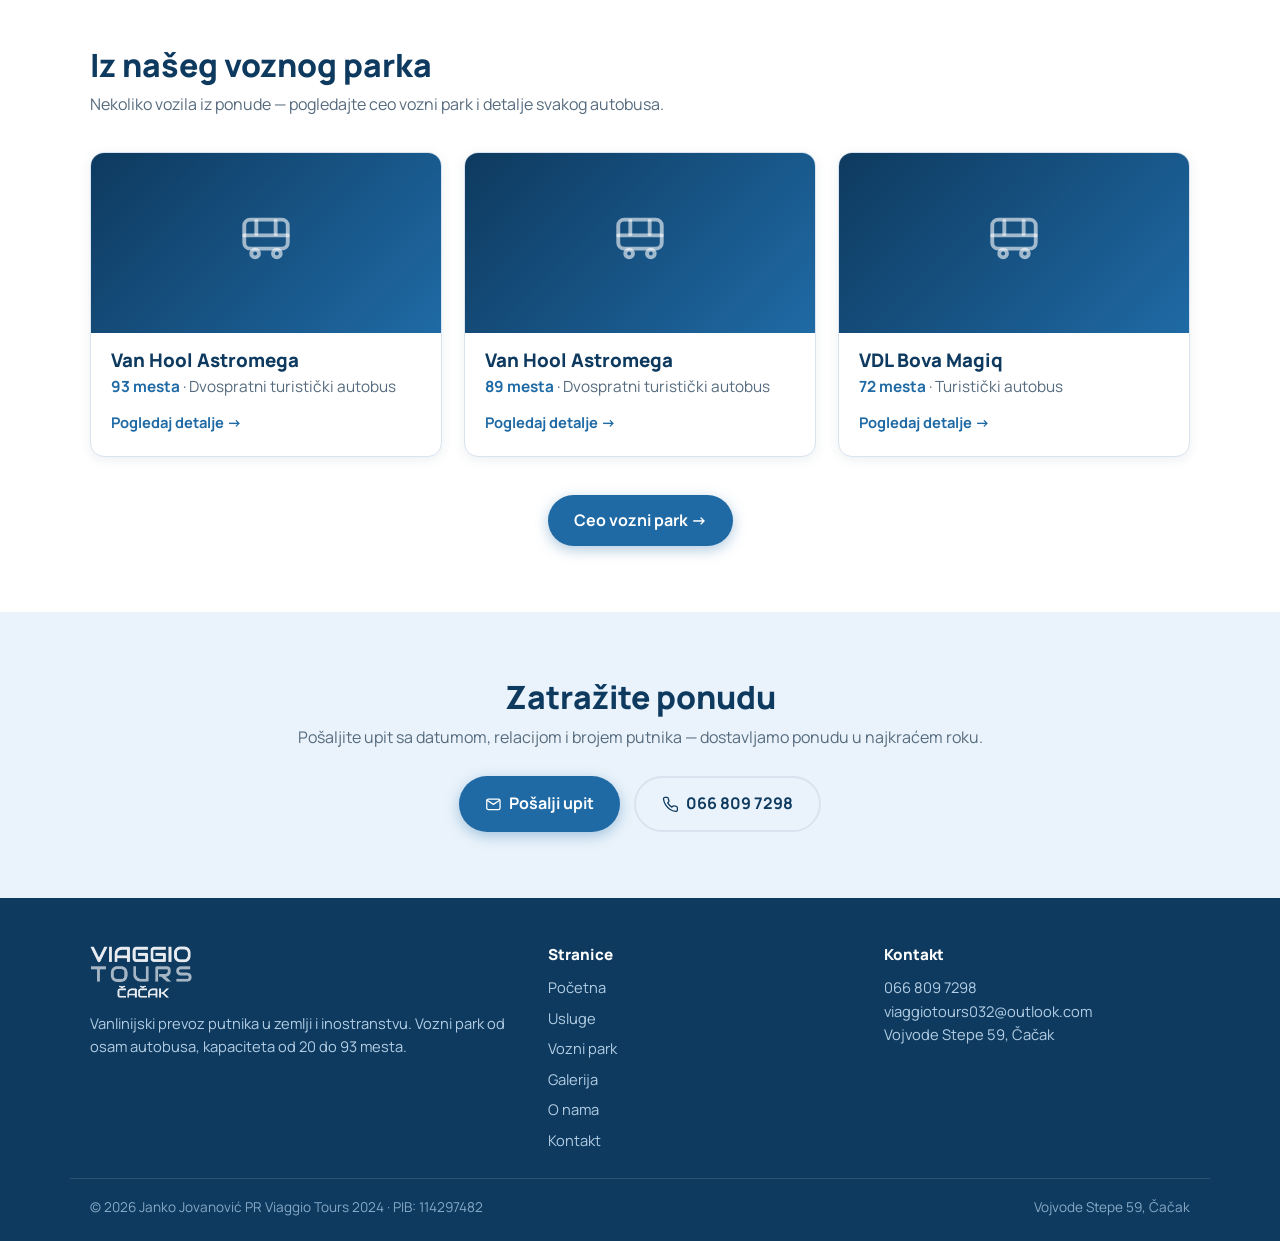
==== commit 3a27ff60: "Doterana kartica cene i korak 'Ponuda' (cena cele ture ili po km) Co-Authored-By: Claude Fable 5 <no" ====
--- a/index.html
+++ b/index.html
@@ -63,8 +63,8 @@
         </div>
         <div class="card">
           <div class="card-icon" data-icon="tag"></div>
-          <h3>Obračun po kilometru</h3>
-          <p>Ture se naplaćuju po pređenom kilometru. Ponuda po fiksnoj ceni dostupna je na zahtev.</p>
+          <h3>Cena prema putovanju</h3>
+          <p>Fiksna cena cele ture ili obračun po pređenom kilometru — u zavisnosti od relacije.</p>
         </div>
       </div>
     </div>
@@ -85,7 +85,7 @@
         <div class="korak">
           <span class="korak-broj">2</span>
           <h3>Ponuda</h3>
-          <p>Dostavljamo ponudu sa obračunom po pređenom kilometru.</p>
+          <p>Dostavljamo ponudu — fiksnu cenu cele ture ili obračun po pređenom kilometru, u zavisnosti od putovanja.</p>
         </div>
         <div class="korak">
           <span class="korak-broj">3</span>
